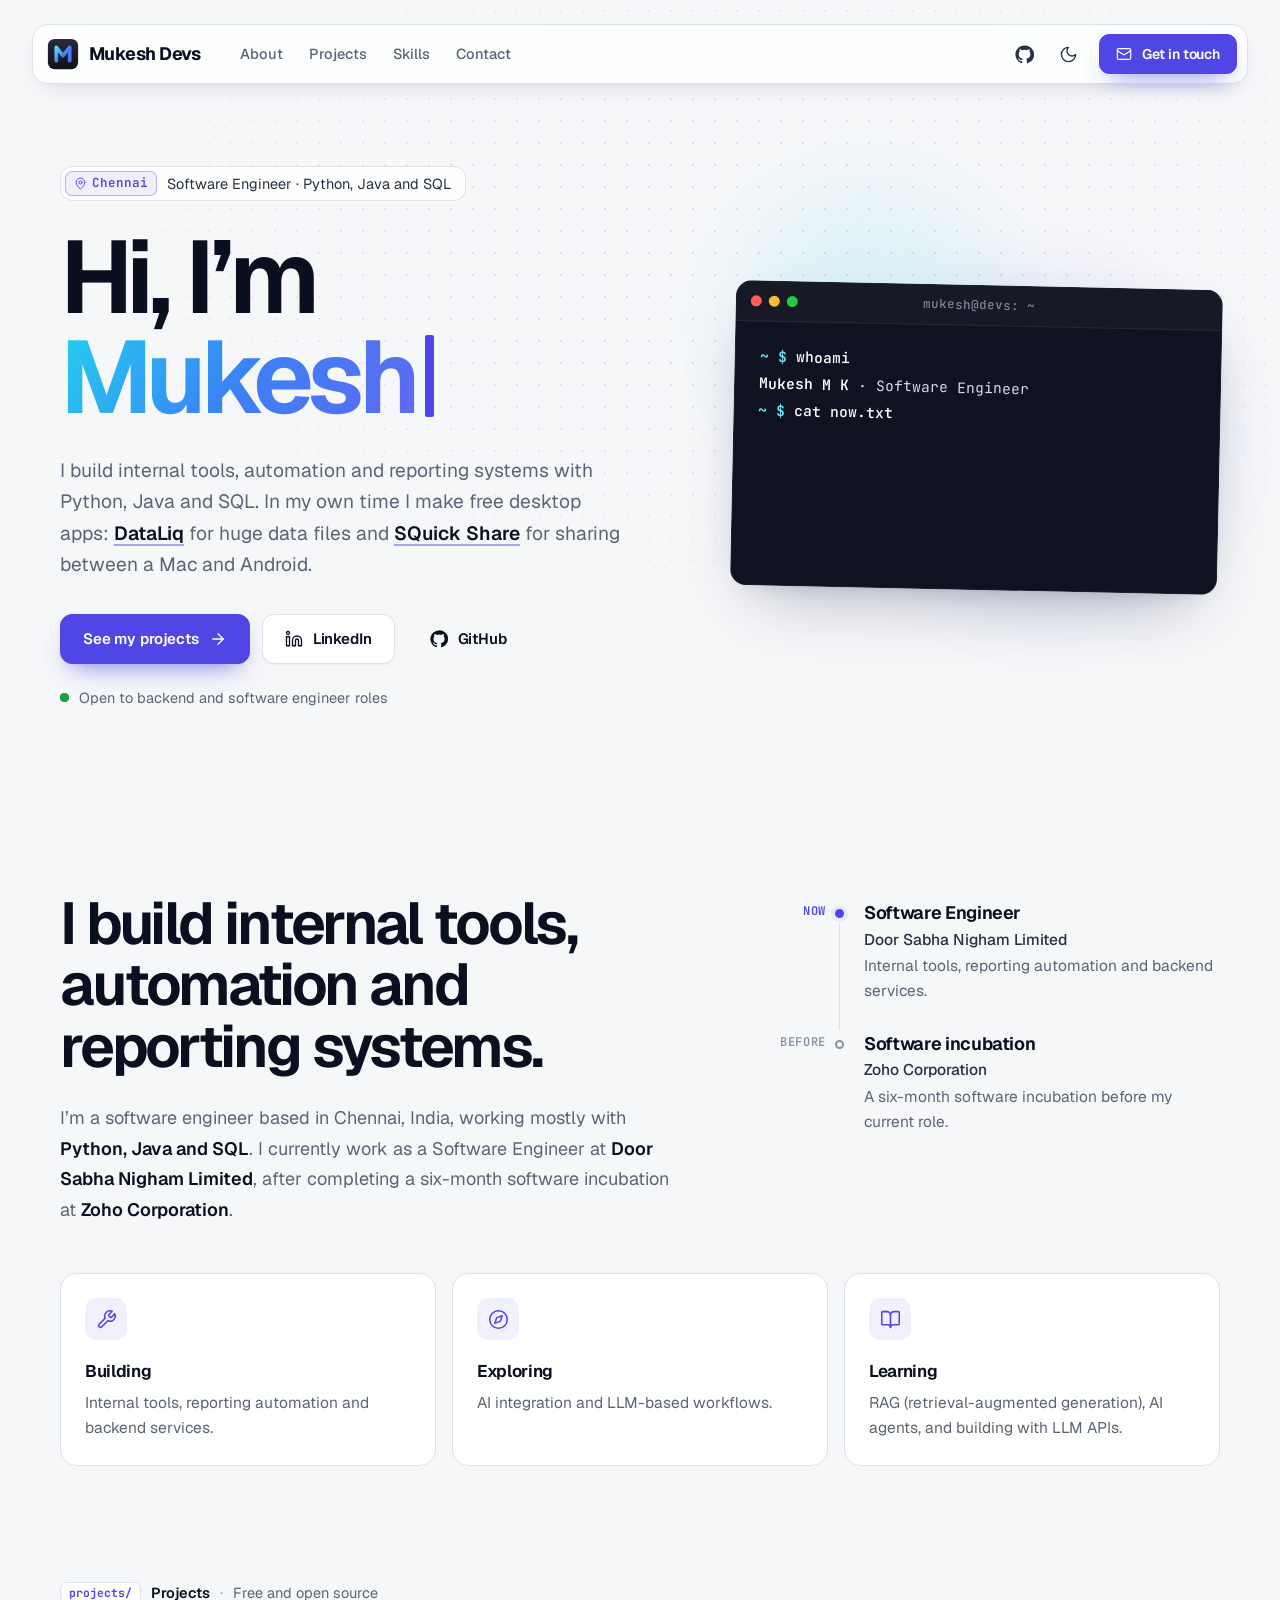
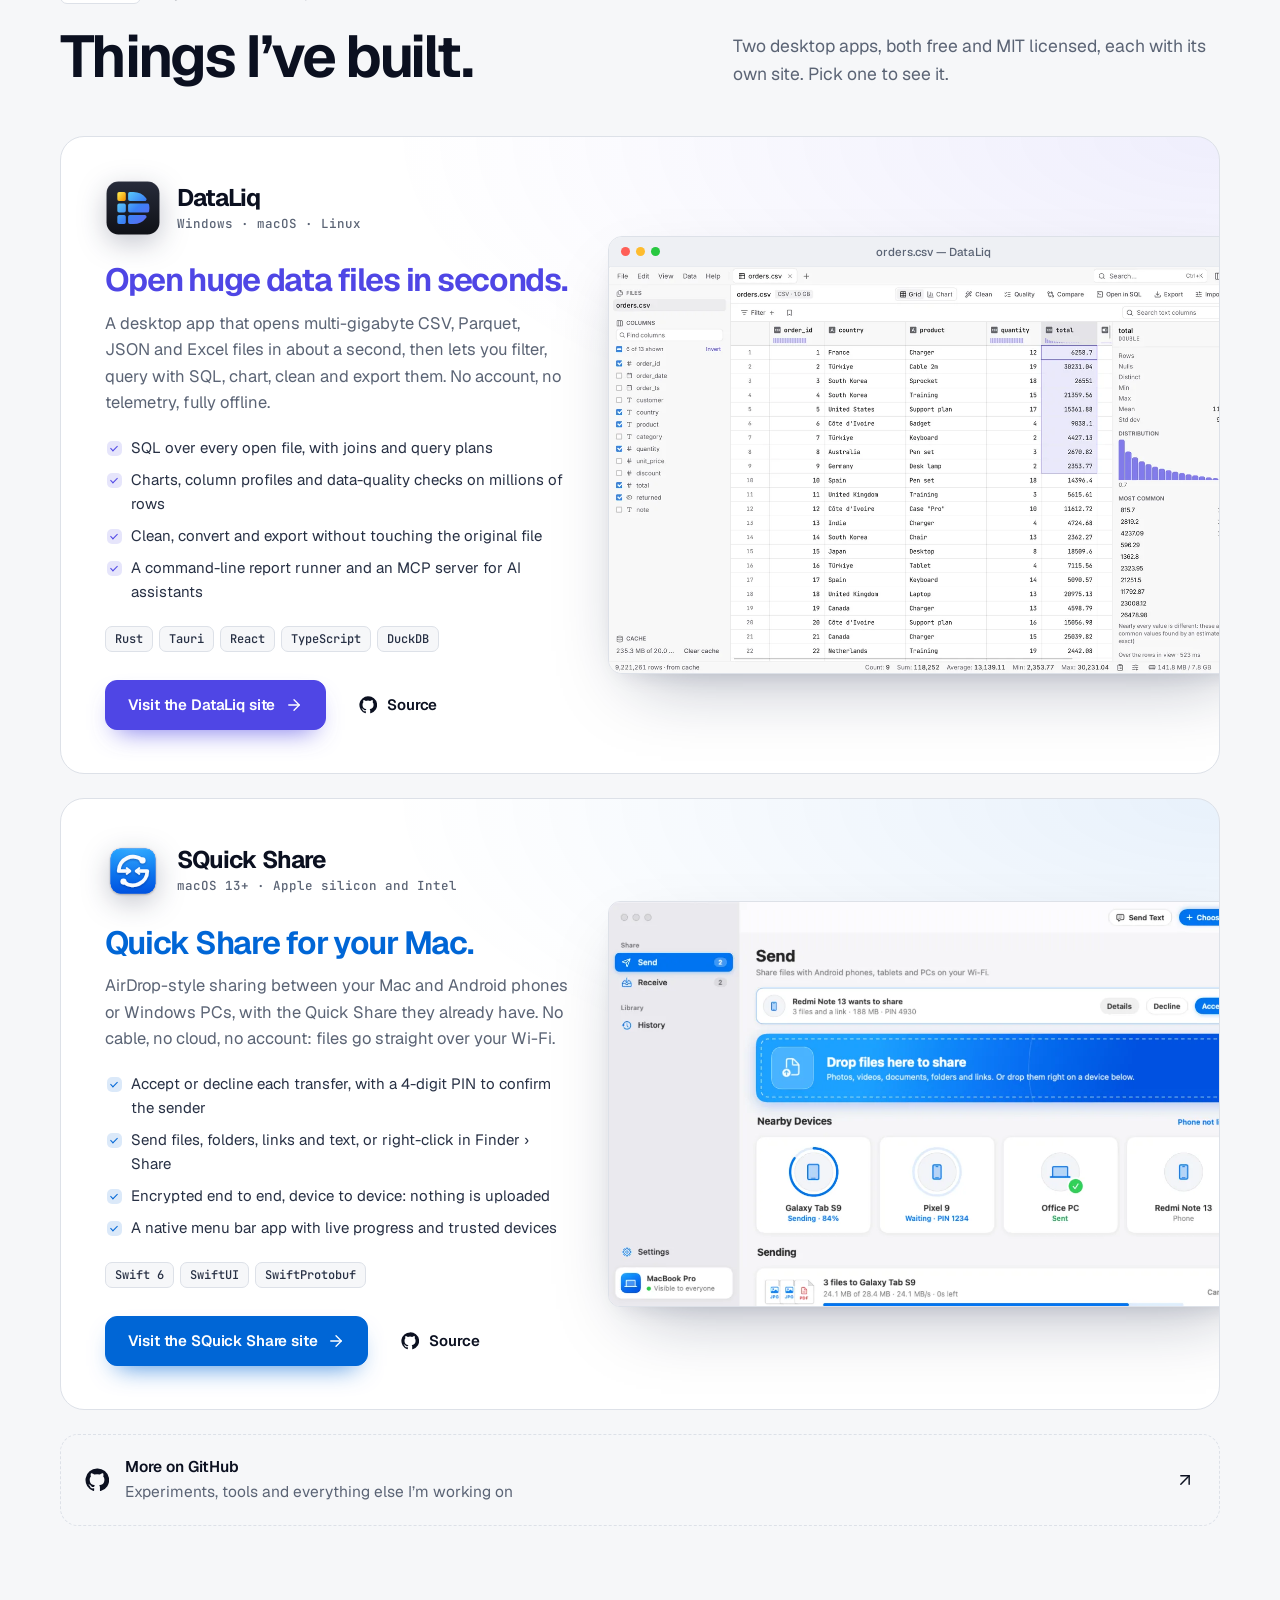
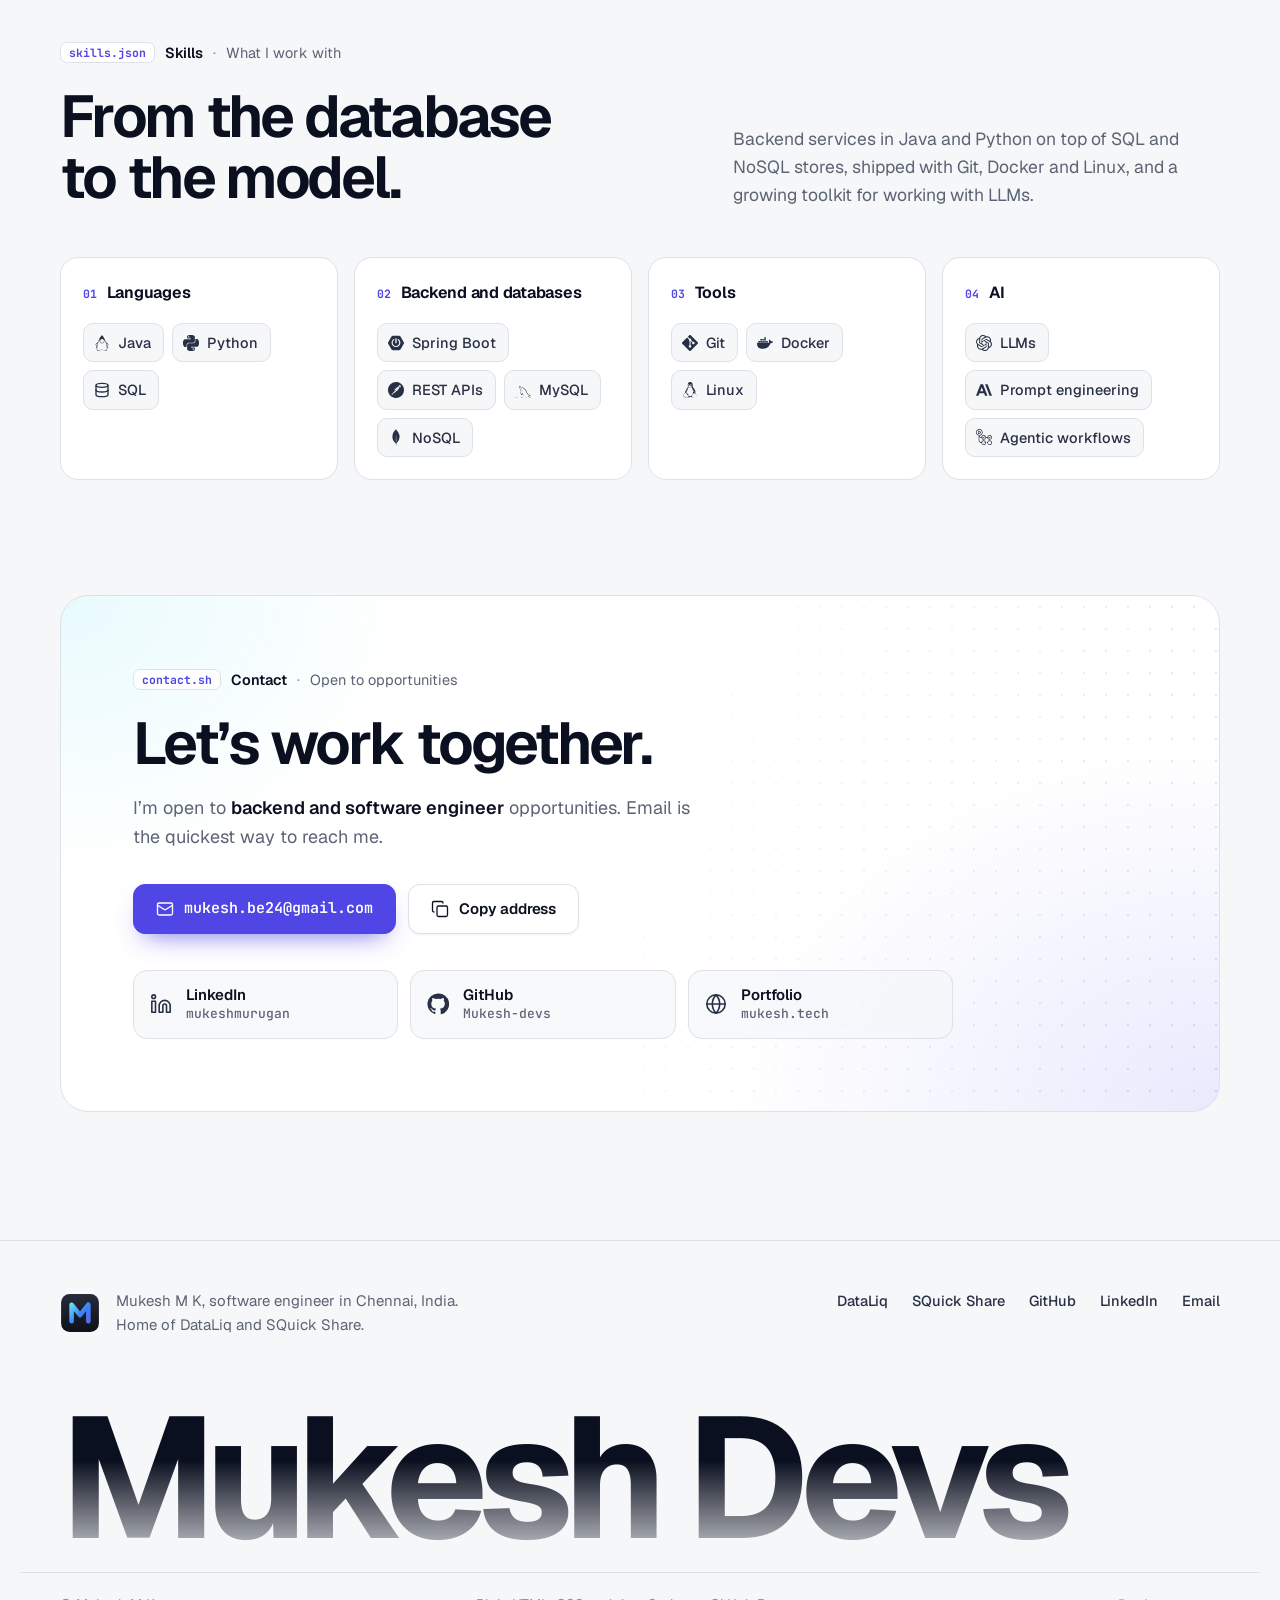
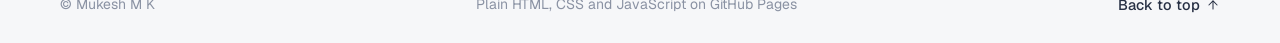
==== index.html @ fad21f5e "Add the Mukesh Devs home page The root GitHub Pages site at mukesh-devs.github.io: who Mukesh is, hi" ====
<!doctype html>
<html lang="en">
  <head>
    <meta charset="utf-8" />
    <meta name="viewport" content="width=device-width, initial-scale=1" />
    <title>Mukesh - Software Engineer</title>
    <meta
      name="description"
      content="Mukesh M K is a software engineer in Chennai, India, building internal tools, automation and reporting systems with Python, Java and SQL. Maker of DataLiq and SQuick Share."
    />
    <meta name="author" content="Mukesh M K" />
    <meta name="theme-color" content="#f6f7f9" media="(prefers-color-scheme: light)" />
    <meta name="theme-color" content="#090c13" media="(prefers-color-scheme: dark)" />
    <link rel="canonical" href="https://mukesh-devs.github.io/" />

    <meta property="og:type" content="website" />
    <meta property="og:site_name" content="Mukesh Devs" />
    <meta property="og:title" content="Mukesh - Software Engineer" />
    <meta
      property="og:description"
      content="Software engineer in Chennai, India. Internal tools, automation and reporting with Python, Java and SQL, and two free desktop apps: DataLiq and SQuick Share."
    />
    <meta property="og:url" content="https://mukesh-devs.github.io/" />
    <meta property="og:image" content="https://mukesh-devs.github.io/og.png" />
    <meta property="og:image:width" content="1200" />
    <meta property="og:image:height" content="630" />
    <meta
      property="og:image:alt"
      content="Hi, I'm Mukesh. Software engineer in Chennai, India, and maker of DataLiq and SQuick Share."
    />
    <meta name="twitter:card" content="summary_large_image" />

    <link rel="icon" href="favicon.ico" sizes="48x48" />
    <link rel="icon" href="icon.svg" type="image/svg+xml" />
    <link rel="icon" href="favicon-96.png" sizes="96x96" type="image/png" />
    <link rel="apple-touch-icon" href="apple-touch-icon.png" />

    <link
      rel="preload"
      href="assets/fonts/geist-latin.woff2"
      as="font"
      type="font/woff2"
      crossorigin
    />
    <link rel="stylesheet" href="css/site.css" />

    <script type="application/ld+json">
      {
        "@context": "https://schema.org",
        "@type": "Person",
        "name": "Mukesh M K",
        "alternateName": "Mukesh",
        "jobTitle": "Software Engineer",
        "url": "https://mukesh-devs.github.io/",
        "image": "https://mukesh-devs.github.io/og.png",
        "email": "mailto:mukesh.be24@gmail.com",
        "address": {
          "@type": "PostalAddress",
          "addressLocality": "Chennai",
          "addressCountry": "IN"
        },
        "worksFor": { "@type": "Organization", "name": "Door Sabha Nigham Limited" },
        "knowsAbout": ["Python", "Java", "SQL", "Spring Boot", "REST APIs", "LLMs"],
        "sameAs": [
          "https://github.com/Mukesh-devs",
          "https://linkedin.com/in/mukeshmurugan",
          "https://mukesh.tech"
        ]
      }
    </script>
    <script>
      // Before the first paint: the theme (chosen here, else the system's),
      // and animations start hidden only when scripts run.
      (function () {
        var d = document.documentElement;
        d.classList.add("js");
        var t = null;
        try {
          t = localStorage.getItem("mukesh-devs.site.theme");
        } catch (e) {}
        if (t !== "light" && t !== "dark")
          t = matchMedia("(prefers-color-scheme: dark)").matches ? "dark" : "light";
        d.dataset.theme = t;
      })();
    </script>
    <script src="js/site.js" defer></script>
  </head>

  <body id="top">
    <a class="skip" href="#main">Skip to content</a>

    <svg class="sprite" aria-hidden="true" focusable="false">
      <symbol id="i-github" viewBox="0 0 24 24">
        <path
          fill="currentColor"
          d="M12 .5a11.5 11.5 0 0 0-3.64 22.41c.58.1.79-.25.79-.56v-2c-3.2.7-3.88-1.36-3.88-1.36-.52-1.33-1.28-1.69-1.28-1.69-1.05-.71.08-.7.08-.7 1.16.08 1.77 1.19 1.77 1.19 1.03 1.77 2.7 1.26 3.36.96.1-.75.4-1.26.73-1.55-2.55-.29-5.24-1.28-5.24-5.69 0-1.26.45-2.29 1.19-3.09-.12-.3-.52-1.47.11-3.06 0 0 .97-.31 3.18 1.18a11 11 0 0 1 5.78 0c2.2-1.49 3.17-1.18 3.17-1.18.63 1.59.23 2.76.11 3.06.74.8 1.19 1.83 1.19 3.09 0 4.42-2.7 5.4-5.26 5.68.41.36.78 1.06.78 2.14v3.17c0 .31.21.67.8.56A11.5 11.5 0 0 0 12 .5Z"
        />
      </symbol>
      <symbol id="i-arrow" viewBox="0 0 24 24" fill="none" stroke="currentColor" stroke-width="1.75" stroke-linecap="round" stroke-linejoin="round">
        <path d="M5 12h14" />
        <path d="m12 5 7 7-7 7" />
      </symbol>
      <symbol id="i-out" viewBox="0 0 24 24" fill="none" stroke="currentColor" stroke-width="1.75" stroke-linecap="round" stroke-linejoin="round">
        <path d="M7 7h10v10" />
        <path d="M7 17 17 7" />
      </symbol>
      <symbol id="i-mail" viewBox="0 0 24 24" fill="none" stroke="currentColor" stroke-width="1.75" stroke-linecap="round" stroke-linejoin="round">
        <rect width="20" height="16" x="2" y="4" rx="2" />
        <path d="m22 7-8.97 5.7a1.94 1.94 0 0 1-2.06 0L2 7" />
      </symbol>
      <symbol id="i-linkedin" viewBox="0 0 24 24" fill="none" stroke="currentColor" stroke-width="1.75" stroke-linecap="round" stroke-linejoin="round">
        <path d="M16 8a6 6 0 0 1 6 6v7h-4v-7a2 2 0 0 0-4 0v7h-4v-7a6 6 0 0 1 6-6Z" />
        <rect width="4" height="12" x="2" y="9" />
        <circle cx="4" cy="4" r="2" />
      </symbol>
      <symbol id="i-globe" viewBox="0 0 24 24" fill="none" stroke="currentColor" stroke-width="1.75" stroke-linecap="round" stroke-linejoin="round">
        <circle cx="12" cy="12" r="10" />
        <path d="M12 2a14.5 14.5 0 0 0 0 20 14.5 14.5 0 0 0 0-20" />
        <path d="M2 12h20" />
      </symbol>
      <symbol id="i-pin" viewBox="0 0 24 24" fill="none" stroke="currentColor" stroke-width="1.75" stroke-linecap="round" stroke-linejoin="round">
        <path
          d="M20 10c0 5-5.54 10.19-7.4 11.8a1 1 0 0 1-1.2 0C9.54 20.19 4 15 4 10a8 8 0 0 1 16 0"
        />
        <circle cx="12" cy="10" r="3" />
      </symbol>
      <symbol id="i-sun" viewBox="0 0 24 24" fill="none" stroke="currentColor" stroke-width="1.75" stroke-linecap="round" stroke-linejoin="round">
        <circle cx="12" cy="12" r="4" />
        <path
          d="M12 2v2M12 20v2M4.93 4.93l1.41 1.41M17.66 17.66l1.41 1.41M2 12h2M20 12h2M6.34 17.66l-1.41 1.41M19.07 4.93l-1.41 1.41"
        />
      </symbol>
      <symbol id="i-moon" viewBox="0 0 24 24" fill="none" stroke="currentColor" stroke-width="1.75" stroke-linecap="round" stroke-linejoin="round">
        <path d="M12 3a6 6 0 0 0 9 9 9 9 0 1 1-9-9Z" />
      </symbol>
      <symbol id="i-menu" viewBox="0 0 24 24" fill="none" stroke="currentColor" stroke-width="1.75" stroke-linecap="round" stroke-linejoin="round">
        <path d="M4 7h16M4 12h16M4 17h16" />
      </symbol>
      <symbol id="i-close" viewBox="0 0 24 24" fill="none" stroke="currentColor" stroke-width="1.75" stroke-linecap="round" stroke-linejoin="round">
        <path d="M18 6 6 18M6 6l12 12" />
      </symbol>
      <symbol id="i-build" viewBox="0 0 24 24" fill="none" stroke="currentColor" stroke-width="1.75" stroke-linecap="round" stroke-linejoin="round">
        <path
          d="M14.7 6.3a1 1 0 0 0 0 1.4l1.6 1.6a1 1 0 0 0 1.4 0l3.77-3.77a6 6 0 0 1-7.94 7.94l-6.91 6.91a2.12 2.12 0 0 1-3-3l6.91-6.91a6 6 0 0 1 7.94-7.94l-3.76 3.76Z"
        />
      </symbol>
      <symbol id="i-explore" viewBox="0 0 24 24" fill="none" stroke="currentColor" stroke-width="1.75" stroke-linecap="round" stroke-linejoin="round">
        <circle cx="12" cy="12" r="10" />
        <path
          d="m16.24 7.76-1.8 5.41a2 2 0 0 1-1.27 1.27L7.76 16.24l1.8-5.41a2 2 0 0 1 1.27-1.27Z"
        />
      </symbol>
      <symbol id="i-learn" viewBox="0 0 24 24" fill="none" stroke="currentColor" stroke-width="1.75" stroke-linecap="round" stroke-linejoin="round">
        <path d="M12 7v14" />
        <path
          d="M3 18a1 1 0 0 1-1-1V4a1 1 0 0 1 1-1h5a4 4 0 0 1 4 4 4 4 0 0 1 4-4h5a1 1 0 0 1 1 1v13a1 1 0 0 1-1 1h-6a3 3 0 0 0-3 3 3 3 0 0 0-3-3Z"
        />
      </symbol>
      <symbol id="i-check" viewBox="0 0 24 24" fill="none" stroke="currentColor" stroke-width="1.75" stroke-linecap="round" stroke-linejoin="round">
        <path d="M20 6 9 17l-5-5" />
      </symbol>
      <symbol id="i-copy" viewBox="0 0 24 24" fill="none" stroke="currentColor" stroke-width="1.75" stroke-linecap="round" stroke-linejoin="round">
        <rect width="14" height="14" x="8" y="8" rx="2" />
        <path d="M4 16a2 2 0 0 1-2-2V4a2 2 0 0 1 2-2h10a2 2 0 0 1 2 2" />
      </symbol>
    </svg>

    <!-- ============================================================ header -->
    <header class="nav">
      <div class="nav__bar">
        <a class="nav__brand" href="#top" aria-label="Mukesh Devs, back to the top">
          <img src="icon.svg" width="32" height="32" alt="" />
          <span>Mukesh Devs</span>
        </a>
        <nav class="nav__links" data-menu aria-label="Sections">
          <a href="#about">About</a>
          <a href="#projects">Projects</a>
          <a href="#skills">Skills</a>
          <a href="#contact">Contact</a>
        </nav>
        <div class="nav__tools">
          <a
            class="icon-btn"
            href="https://github.com/Mukesh-devs"
            rel="noopener"
            aria-label="Mukesh on GitHub"
          >
            <svg aria-hidden="true"><use href="#i-github" /></svg>
          </a>
          <button class="icon-btn" type="button" data-theme-toggle aria-label="Switch theme">
            <svg class="only-light" aria-hidden="true"><use href="#i-moon" /></svg>
            <svg class="only-dark" aria-hidden="true"><use href="#i-sun" /></svg>
          </button>
          <a class="btn btn--primary btn--sm nav__cta" href="#contact">
            <svg aria-hidden="true"><use href="#i-mail" /></svg>
            Get in touch
          </a>
          <button
            class="icon-btn nav__menu"
            type="button"
            data-menu-toggle
            aria-expanded="false"
            aria-label="Menu"
          >
            <svg class="nav__menu-open" aria-hidden="true"><use href="#i-menu" /></svg>
            <svg class="nav__menu-close" aria-hidden="true"><use href="#i-close" /></svg>
          </button>
        </div>
        <span class="nav__progress" data-progress aria-hidden="true"></span>
      </div>
    </header>

    <main id="main">
      <!-- ============================================================ hero -->
      <section class="hero" aria-labelledby="hero-title">
        <div class="wrap hero__grid">
          <div class="hero__text">
            <p class="hero__chip rise">
              <span class="tag"><svg aria-hidden="true"><use href="#i-pin" /></svg>Chennai</span>
              Software Engineer · Python, Java and SQL
            </p>
            <h1 class="hero__title rise" id="hero-title">
              Hi, I’m <span class="hero__name">Mukesh</span><span class="caret" aria-hidden="true"></span>
            </h1>
            <p class="hero__lead rise">
              I build internal tools, automation and reporting systems with Python, Java and SQL.
              In my own time I make free desktop apps:
              <a href="/dataliq/">DataLiq</a> for huge data files and
              <a href="/squick-share/">SQuick Share</a> for sharing between a Mac and Android.
            </p>
            <div class="hero__cta rise">
              <a class="btn btn--primary" href="#projects">
                See my projects
                <svg aria-hidden="true"><use href="#i-arrow" /></svg>
              </a>
              <a class="btn" href="https://linkedin.com/in/mukeshmurugan" rel="noopener">
                <svg aria-hidden="true"><use href="#i-linkedin" /></svg>
                LinkedIn
              </a>
              <a class="btn btn--ghost" href="https://github.com/Mukesh-devs" rel="noopener">
                <svg aria-hidden="true"><use href="#i-github" /></svg>
                GitHub
              </a>
            </div>
            <p class="hero__status rise">
              <span class="pulse" aria-hidden="true"></span>
              Open to backend and software engineer roles
            </p>
          </div>

          <figure class="term rise" aria-label="A terminal introducing Mukesh">
            <div class="term__bar" aria-hidden="true">
              <span class="term__dots"><i></i><i></i><i></i></span>
              <span class="term__title">mukesh@devs: ~</span>
            </div>
            <pre class="term__body" data-term><code><span class="term__line" data-cmd><span class="term__p">~ $</span> <span class="term__c">whoami</span></span>
<span class="term__line term__out"><b>Mukesh M K</b> · Software Engineer</span>
<span class="term__line" data-cmd><span class="term__p">~ $</span> <span class="term__c">cat now.txt</span></span>
<span class="term__line term__out">Software Engineer at Door Sabha Nigham Limited</span>
<span class="term__line term__out">Learning RAG, AI agents and LLM APIs</span>
<span class="term__line" data-cmd><span class="term__p">~ $</span> <span class="term__c">ls projects/</span></span>
<span class="term__line term__out"><a class="term__dir" href="/dataliq/">dataliq/</a>  <a class="term__dir" href="/squick-share/">squick-share/</a></span>
<span class="term__line"><span class="term__p">~ $</span> <span class="term__cursor"></span></span></code></pre>
          </figure>
        </div>
      </section>

      <!-- =========================================================== about -->
      <section class="section" id="about" aria-labelledby="about-title">
        <div class="wrap">
          <p class="eyebrow rise">
            <span class="eyebrow__ref">about.md</span>
            <span class="eyebrow__name">About me</span>
            <span class="eyebrow__meta">Chennai, India</span>
          </p>
          <div class="about">
            <div class="about__intro">
              <h2 class="display rise" id="about-title">
                I build internal tools, automation and reporting systems.
              </h2>
              <p class="about__lead rise">
                I’m a software engineer based in Chennai, India, working mostly with
                <strong>Python, Java and SQL</strong>. I currently work as a Software Engineer at
                <strong>Door Sabha Nigham Limited</strong>, after completing a six-month software
                incubation at <strong>Zoho Corporation</strong>.
              </p>
            </div>

            <ol class="timeline rise" aria-label="Experience">
              <li class="timeline__item is-now">
                <span class="timeline__when">Now</span>
                <div>
                  <h3>Software Engineer</h3>
                  <p class="timeline__org">Door Sabha Nigham Limited</p>
                  <p>Internal tools, reporting automation and backend services.</p>
                </div>
              </li>
              <li class="timeline__item">
                <span class="timeline__when">Before</span>
                <div>
                  <h3>Software incubation</h3>
                  <p class="timeline__org">Zoho Corporation</p>
                  <p>A six-month software incubation before my current role.</p>
                </div>
              </li>
            </ol>
          </div>

          <ul class="focus" aria-label="What I'm focused on">
            <li class="focus__card rise">
              <span class="focus__icon"><svg aria-hidden="true"><use href="#i-build" /></svg></span>
              <h3>Building</h3>
              <p>Internal tools, reporting automation and backend services.</p>
            </li>
            <li class="focus__card rise">
              <span class="focus__icon"><svg aria-hidden="true"><use href="#i-explore" /></svg></span>
              <h3>Exploring</h3>
              <p>AI integration and LLM-based workflows.</p>
            </li>
            <li class="focus__card rise">
              <span class="focus__icon"><svg aria-hidden="true"><use href="#i-learn" /></svg></span>
              <h3>Learning</h3>
              <p>RAG (retrieval-augmented generation), AI agents, and building with LLM APIs.</p>
            </li>
          </ul>
        </div>
      </section>

      <!-- ======================================================== projects -->
      <section class="section" id="projects" aria-labelledby="projects-title">
        <div class="wrap">
          <p class="eyebrow rise">
            <span class="eyebrow__ref">projects/</span>
            <span class="eyebrow__name">Projects</span>
            <span class="eyebrow__meta">Free and open source</span>
          </p>
          <div class="section__head">
            <h2 class="display rise" id="projects-title">Things I’ve built.</h2>
            <p class="section__lead rise">
              Two desktop apps, both free and MIT licensed, each with its own site. Pick one to see
              it.
            </p>
          </div>

          <div class="projects">
            <!-- DataLiq -->
            <article class="project project--dataliq rise" id="dataliq" aria-labelledby="dataliq-name">
              <div class="project__info">
                <div class="project__head">
                  <img src="assets/projects/dataliq.svg" width="56" height="56" alt="" />
                  <div>
                    <h3 class="project__name" id="dataliq-name">DataLiq</h3>
                    <p class="project__platforms">Windows · macOS · Linux</p>
                  </div>
                </div>
                <p class="project__tagline">Open huge data files in seconds.</p>
                <p class="project__desc">
                  A desktop app that opens multi-gigabyte CSV, Parquet, JSON and Excel files in
                  about a second, then lets you filter, query with SQL, chart, clean and export
                  them. No account, no telemetry, fully offline.
                </p>
                <ul class="project__points">
                  <li>SQL over every open file, with joins and query plans</li>
                  <li>Charts, column profiles and data-quality checks on millions of rows</li>
                  <li>Clean, convert and export without touching the original file</li>
                  <li>A command-line report runner and an MCP server for AI assistants</li>
                </ul>
                <p class="project__stack" aria-label="Built with">
                  <span>Rust</span><span>Tauri</span><span>React</span><span>TypeScript</span><span>DuckDB</span>
                </p>
                <div class="project__actions">
                  <a class="btn btn--primary project__go" href="/dataliq/">
                    Visit the DataLiq site
                    <svg aria-hidden="true"><use href="#i-arrow" /></svg>
                  </a>
                  <a
                    class="btn btn--ghost project__src"
                    href="https://github.com/Mukesh-devs/dataliq"
                    rel="noopener"
                  >
                    <svg aria-hidden="true"><use href="#i-github" /></svg>
                    Source
                  </a>
                </div>
              </div>
              <div class="project__shot" aria-hidden="true">
                <div class="window">
                  <div class="window__bar">
                    <span class="term__dots"><i></i><i></i><i></i></span>
                    <span>orders.csv — DataLiq</span>
                  </div>
                  <img
                    class="only-light"
                    src="assets/projects/dataliq-light.webp"
                    width="1280"
                    height="800"
                    loading="lazy"
                    alt=""
                  />
                  <img
                    class="only-dark"
                    src="assets/projects/dataliq-dark.webp"
                    width="1280"
                    height="800"
                    loading="lazy"
                    alt=""
                  />
                </div>
              </div>
            </article>

            <!-- SQuick Share -->
            <article
              class="project project--squick rise"
              id="squick-share"
              aria-labelledby="squick-name"
            >
              <div class="project__info">
                <div class="project__head">
                  <img src="assets/projects/squick-share.svg" width="56" height="56" alt="" />
                  <div>
                    <h3 class="project__name" id="squick-name">SQuick Share</h3>
                    <p class="project__platforms">macOS 13+ · Apple silicon and Intel</p>
                  </div>
                </div>
                <p class="project__tagline">Quick Share for your Mac.</p>
                <p class="project__desc">
                  AirDrop-style sharing between your Mac and Android phones or Windows PCs, with
                  the Quick Share they already have. No cable, no cloud, no account: files go
                  straight over your Wi-Fi.
                </p>
                <ul class="project__points">
                  <li>Accept or decline each transfer, with a 4-digit PIN to confirm the sender</li>
                  <li>Send files, folders, links and text, or right-click in Finder › Share</li>
                  <li>Encrypted end to end, device to device: nothing is uploaded</li>
                  <li>A native menu bar app with live progress and trusted devices</li>
                </ul>
                <p class="project__stack" aria-label="Built with">
                  <span>Swift 6</span><span>SwiftUI</span><span>SwiftProtobuf</span>
                </p>
                <div class="project__actions">
                  <a class="btn btn--primary project__go" href="/squick-share/">
                    Visit the SQuick Share site
                    <svg aria-hidden="true"><use href="#i-arrow" /></svg>
                  </a>
                  <a
                    class="btn btn--ghost project__src"
                    href="https://github.com/Mukesh-devs/squick-share"
                    rel="noopener"
                  >
                    <svg aria-hidden="true"><use href="#i-github" /></svg>
                    Source
                  </a>
                </div>
              </div>
              <div class="project__shot" aria-hidden="true">
                <div class="window window--mac">
                  <img
                    class="only-light"
                    src="assets/projects/squick-share-light.webp"
                    width="1280"
                    height="796"
                    loading="lazy"
                    alt=""
                  />
                  <img
                    class="only-dark"
                    src="assets/projects/squick-share-dark.webp"
                    width="1280"
                    height="796"
                    loading="lazy"
                    alt=""
                  />
                </div>
              </div>
            </article>
          </div>

          <a class="more rise" href="https://github.com/Mukesh-devs" rel="noopener">
            <svg aria-hidden="true"><use href="#i-github" /></svg>
            <span><b>More on GitHub</b> Experiments, tools and everything else I’m working on</span>
            <svg class="more__arrow" aria-hidden="true"><use href="#i-out" /></svg>
          </a>
        </div>
      </section>

      <!-- ========================================================== skills -->
      <section class="section" id="skills" aria-labelledby="skills-title">
        <div class="wrap">
          <p class="eyebrow rise">
            <span class="eyebrow__ref">skills.json</span>
            <span class="eyebrow__name">Skills</span>
            <span class="eyebrow__meta">What I work with</span>
          </p>
          <div class="section__head">
            <h2 class="display rise" id="skills-title">From the database to the model.</h2>
            <p class="section__lead rise">
              Backend services in Java and Python on top of SQL and NoSQL stores, shipped with Git,
              Docker and Linux, and a growing toolkit for working with LLMs.
            </p>
          </div>

          <div class="skills">
            <section class="skills__group rise" aria-labelledby="sk-lang">
              <h3 id="sk-lang"><span>01</span>Languages</h3>
              <ul class="chips">
                <li><svg aria-hidden="true"><use href="assets/skills.svg#openjdk" /></svg>Java</li>
                <li><svg aria-hidden="true"><use href="assets/skills.svg#python" /></svg>Python</li>
                <li><svg aria-hidden="true"><use href="assets/skills.svg#database" /></svg>SQL</li>
              </ul>
            </section>
            <section class="skills__group rise" aria-labelledby="sk-back">
              <h3 id="sk-back"><span>02</span>Backend and databases</h3>
              <ul class="chips">
                <li><svg aria-hidden="true"><use href="assets/skills.svg#springboot" /></svg>Spring Boot</li>
                <li><svg aria-hidden="true"><use href="assets/skills.svg#postman" /></svg>REST APIs</li>
                <li><svg aria-hidden="true"><use href="assets/skills.svg#mysql" /></svg>MySQL</li>
                <li><svg aria-hidden="true"><use href="assets/skills.svg#mongodb" /></svg>NoSQL</li>
              </ul>
            </section>
            <section class="skills__group rise" aria-labelledby="sk-tools">
              <h3 id="sk-tools"><span>03</span>Tools</h3>
              <ul class="chips">
                <li><svg aria-hidden="true"><use href="assets/skills.svg#git" /></svg>Git</li>
                <li><svg aria-hidden="true"><use href="assets/skills.svg#docker" /></svg>Docker</li>
                <li><svg aria-hidden="true"><use href="assets/skills.svg#linux" /></svg>Linux</li>
              </ul>
            </section>
            <section class="skills__group rise" aria-labelledby="sk-ai">
              <h3 id="sk-ai"><span>04</span>AI</h3>
              <ul class="chips">
                <li><svg aria-hidden="true"><use href="assets/skills.svg#openai" /></svg>LLMs</li>
                <li><svg aria-hidden="true"><use href="assets/skills.svg#anthropic" /></svg>Prompt engineering</li>
                <li><svg aria-hidden="true"><use href="assets/skills.svg#githubactions" /></svg>Agentic workflows</li>
              </ul>
            </section>
          </div>
        </div>
      </section>

      <!-- ========================================================= contact -->
      <section class="section section--last" id="contact" aria-labelledby="contact-title">
        <div class="wrap">
          <div class="contact rise">
            <p class="eyebrow">
              <span class="eyebrow__ref">contact.sh</span>
              <span class="eyebrow__name">Contact</span>
              <span class="eyebrow__meta">Open to opportunities</span>
            </p>
            <h2 class="display" id="contact-title">Let’s work together.</h2>
            <p class="contact__lead">
              I’m open to <strong>backend and software engineer</strong> opportunities. Email is the
              quickest way to reach me.
            </p>
            <div class="contact__mail">
              <a class="btn btn--primary contact__address" href="mailto:mukesh.be24@gmail.com">
                <svg aria-hidden="true"><use href="#i-mail" /></svg>
                mukesh.be24@gmail.com
              </a>
              <button class="btn contact__copy" type="button" data-copy="mukesh.be24@gmail.com" hidden>
                <svg class="contact__copy-icon" aria-hidden="true"><use href="#i-copy" /></svg>
                <svg class="contact__copied-icon" aria-hidden="true"><use href="#i-check" /></svg>
                <span data-copy-label>Copy address</span>
              </button>
            </div>
            <ul class="contact__links">
              <li>
                <a href="https://linkedin.com/in/mukeshmurugan" rel="noopener">
                  <svg aria-hidden="true"><use href="#i-linkedin" /></svg>
                  <span><b>LinkedIn</b>mukeshmurugan</span>
                </a>
              </li>
              <li>
                <a href="https://github.com/Mukesh-devs" rel="noopener">
                  <svg aria-hidden="true"><use href="#i-github" /></svg>
                  <span><b>GitHub</b>Mukesh-devs</span>
                </a>
              </li>
              <li>
                <a href="https://mukesh.tech" rel="noopener">
                  <svg aria-hidden="true"><use href="#i-globe" /></svg>
                  <span><b>Portfolio</b>mukesh.tech</span>
                </a>
              </li>
            </ul>
          </div>
        </div>
      </section>
    </main>

    <!-- ============================================================ footer -->
    <footer class="footer">
      <div class="footer__top">
        <div class="footer__brand">
          <img src="icon.svg" width="40" height="40" alt="" />
          <p>Mukesh M K, software engineer in Chennai, India. Home of DataLiq and SQuick Share.</p>
        </div>
        <nav class="footer__links" aria-label="Elsewhere">
          <a href="/dataliq/">DataLiq</a>
          <a href="/squick-share/">SQuick Share</a>
          <a href="https://github.com/Mukesh-devs" rel="noopener">GitHub</a>
          <a href="https://linkedin.com/in/mukeshmurugan" rel="noopener">LinkedIn</a>
          <a href="mailto:mukesh.be24@gmail.com">Email</a>
        </nav>
      </div>
      <p class="footer__mark" aria-hidden="true">Mukesh Devs</p>
      <p class="footer__base">
        <span>© Mukesh M K</span>
        <span>Plain HTML, CSS and JavaScript on GitHub Pages</span>
        <a href="#top">
          Back to top
          <svg aria-hidden="true"><use href="#i-arrow" /></svg>
        </a>
      </p>
    </footer>
  </body>
</html>
---- css/site.css ----
/* Mukesh Devs — the home page at mukesh-devs.github.io.
   It shares the design system of the DataLiq and SQuick Share sites (the
   same tokens, type, header, buttons and footer), told in a developer's own
   world: a terminal in the hero, file names as section labels, and the
   blinking caret after the name. Type is Geist (text and headings) with
   JetBrains Mono for code; both are served from the site. */

@font-face {
  font-family: "Geist";
  src: url("../assets/fonts/geist-latin.woff2") format("woff2-variations");
  font-weight: 100 900;
  font-display: swap;
}
@font-face {
  font-family: "JetBrains Mono";
  src: url("../assets/fonts/jetbrains-mono-latin.woff2") format("woff2-variations");
  font-weight: 100 800;
  font-display: swap;
}

/* ---------------------------------------------------------------- tokens */
:root {
  --sans: "Geist", system-ui, -apple-system, "Segoe UI", sans-serif;
  --mono: "JetBrains Mono", ui-monospace, "SF Mono", Menlo, Consolas, monospace;
  --pad: clamp(16px, 3.2vw, 40px);
  --ease: cubic-bezier(0.2, 0.7, 0.2, 1);
  --r: 12px;
  --brand: linear-gradient(120deg, #22d3ee, #3b82f6 50%, #6366f1);

  color-scheme: light;
  --page: #f6f7f9;
  --panel: #ffffff;
  --panel-2: #eef0f4;
  --ink: #0b1020;
  --ink-2: #273044;
  --muted: #5b6475;
  --faint: #8a92a3;
  --line: #dde1e8;
  --line-2: #e8ebf0;
  --dot: rgb(79 70 229 / 0.16);
  --accent: #4f46e5;
  --accent-hover: #4338ca;
  --accent-ink: #ffffff;
  --accent-soft: rgb(79 70 229 / 0.08);
  --ok: #16a34a;
  --term: #0f1220;
  --term-ink: #d7dcea;
  --term-dim: #7d859a;
  --shadow: 0 30px 70px -28px rgb(15 25 60 / 0.35), 0 10px 24px -16px rgb(15 25 60 / 0.2);
  --shadow-sm: 0 8px 24px -14px rgb(15 25 60 / 0.3);

  /* Each product keeps its own site's colour. */
  --dataliq: #4f46e5;
  --squick: #0066d6;
}

:root[data-theme="dark"] {
  color-scheme: dark;
  --page: #090c13;
  --panel: #10141e;
  --panel-2: #151a26;
  --ink: #e9edf5;
  --ink-2: #c4cad6;
  --muted: #98a0b0;
  --faint: #6c7486;
  --line: #222938;
  --line-2: #1a2030;
  --dot: rgb(129 140 248 / 0.16);
  --accent: #818cf8;
  --accent-hover: #a5b4fc;
  --accent-ink: #090c13;
  --accent-soft: rgb(129 140 248 / 0.13);
  --ok: #4ade80;
  --term: #0b0e18;
  --shadow: 0 30px 70px -28px rgb(0 0 0 / 0.8), 0 10px 24px -16px rgb(0 0 0 / 0.6);
  --shadow-sm: 0 8px 24px -14px rgb(0 0 0 / 0.7);
  --dataliq: #818cf8;
  --squick: #3096ff;
}

/* Without scripts, follow the system. */
@media (prefers-color-scheme: dark) {
  :root:not([data-theme]) {
    color-scheme: dark;
    --page: #090c13;
    --panel: #10141e;
    --panel-2: #151a26;
    --ink: #e9edf5;
    --ink-2: #c4cad6;
    --muted: #98a0b0;
    --faint: #6c7486;
    --line: #222938;
    --line-2: #1a2030;
    --dot: rgb(129 140 248 / 0.16);
    --accent: #818cf8;
    --accent-hover: #a5b4fc;
    --accent-ink: #090c13;
    --accent-soft: rgb(129 140 248 / 0.13);
    --ok: #4ade80;
    --term: #0b0e18;
    --shadow: 0 30px 70px -28px rgb(0 0 0 / 0.8), 0 10px 24px -16px rgb(0 0 0 / 0.6);
    --shadow-sm: 0 8px 24px -14px rgb(0 0 0 / 0.7);
    --dataliq: #818cf8;
    --squick: #3096ff;
  }
}

/* Light and dark versions of a picture or an icon. */
.only-dark {
  display: none !important;
}
:root[data-theme="dark"] .only-dark {
  display: block !important;
}
:root[data-theme="dark"] .only-light {
  display: none !important;
}
@media (prefers-color-scheme: dark) {
  :root:not([data-theme]) .only-dark {
    display: block !important;
  }
  :root:not([data-theme]) .only-light {
    display: none !important;
  }
}

/* ------------------------------------------------------------------ base */
*,
*::before,
*::after {
  box-sizing: border-box;
}
html {
  scroll-behavior: smooth;
  scroll-padding-top: 96px;
  -webkit-text-size-adjust: 100%;
}
body {
  margin: 0;
  background: var(--page);
  color: var(--ink);
  font: 400 16.5px/1.6 var(--sans);
  -webkit-font-smoothing: antialiased;
  text-rendering: optimizeLegibility;
  overflow-x: hidden;
}
img {
  display: block;
  max-width: 100%;
  height: auto;
}
a {
  color: inherit;
}
svg {
  flex: none;
}
[hidden] {
  display: none !important;
}
h1,
h2,
h3 {
  margin: 0;
}
strong {
  font-weight: 600;
  color: var(--ink);
}
::selection {
  background: var(--accent);
  color: var(--accent-ink);
}
:focus-visible {
  outline: 2px solid var(--accent);
  outline-offset: 3px;
}
.sprite {
  position: absolute;
  width: 0;
  height: 0;
  overflow: hidden;
}
.skip {
  position: absolute;
  left: 12px;
  top: -60px;
  z-index: 100;
  padding: 10px 14px;
  border-radius: 10px;
  background: var(--ink);
  color: var(--page);
  font: 600 14px var(--sans);
  text-decoration: none;
}
.skip:focus {
  top: 12px;
}
.wrap {
  width: 100%;
  max-width: 1240px;
  margin: 0 auto;
  padding: 0 var(--pad);
}
.display {
  margin: 0;
  font-weight: 650;
  font-size: clamp(32px, 4.6vw, 60px);
  line-height: 1.04;
  letter-spacing: -0.045em;
  text-wrap: balance;
}

/* A chip: a place, a version. */
.tag {
  display: inline-flex;
  align-items: center;
  gap: 5px;
  padding: 3px 8px;
  border: 1px solid color-mix(in srgb, var(--accent) 35%, transparent);
  border-radius: 7px;
  background: var(--accent-soft);
  color: var(--accent);
  font: 600 12.5px/1.3 var(--mono);
}
.tag svg {
  width: 13px;
  height: 13px;
}

/* A section's label: its file name, its name, a note. */
.eyebrow {
  display: flex;
  flex-wrap: wrap;
  align-items: center;
  gap: 10px;
  margin: 0 0 22px;
  font-size: 14.5px;
}
.eyebrow__ref {
  display: inline-grid;
  place-items: center;
  padding: 3px 8px;
  border: 1px solid var(--line);
  border-radius: 7px;
  background: var(--panel);
  color: var(--accent);
  font: 700 11.5px/1.2 var(--mono);
}
.eyebrow__name {
  font-weight: 600;
}
.eyebrow__meta {
  color: var(--muted);
}
.eyebrow__meta::before {
  content: "·";
  margin-right: 10px;
  color: var(--faint);
}

/* -------------------------------------------------------------- buttons */
.btn {
  display: inline-flex;
  align-items: center;
  justify-content: center;
  gap: 10px;
  min-height: 50px;
  padding: 0 22px;
  border: 1px solid var(--line);
  border-radius: var(--r);
  background: var(--panel);
  color: var(--ink);
  font: 600 15px/1 var(--sans);
  letter-spacing: -0.01em;
  text-decoration: none;
  cursor: pointer;
  box-shadow: 0 1px 2px rgb(15 25 60 / 0.06);
  transition:
    background 0.2s,
    border-color 0.2s,
    color 0.2s,
    box-shadow 0.2s,
    transform 0.2s var(--ease);
}
.btn svg {
  width: 18px;
  height: 18px;
}
.btn:hover {
  border-color: var(--faint);
  transform: translateY(-1px);
}
.btn--primary {
  border-color: var(--accent);
  background: var(--accent);
  color: var(--accent-ink);
  box-shadow: 0 12px 26px -12px color-mix(in srgb, var(--accent) 80%, transparent);
}
.btn--primary:hover {
  border-color: var(--accent-hover);
  background: var(--accent-hover);
}
.btn--ghost {
  border-color: transparent;
  background: transparent;
  box-shadow: none;
}
.btn--ghost:hover {
  border-color: var(--line);
  background: var(--panel);
}
.btn--sm {
  min-height: 40px;
  padding: 0 16px;
  border-radius: 10px;
  font-size: 14px;
}
.btn--sm svg {
  width: 16px;
  height: 16px;
}
.icon-btn {
  display: grid;
  place-items: center;
  width: 40px;
  height: 40px;
  border: 1px solid transparent;
  border-radius: 10px;
  background: transparent;
  color: var(--ink-2);
  cursor: pointer;
  transition:
    background 0.15s,
    border-color 0.15s;
}
.icon-btn svg {
  width: 19px;
  height: 19px;
}
.icon-btn:hover {
  border-color: var(--line);
  background: var(--panel);
  color: var(--ink);
}

/* ------------------------------------------------------- floating header */
.nav {
  position: sticky;
  top: 12px;
  z-index: 50;
  padding: 12px 12px 0;
  margin-bottom: -72px;
  pointer-events: none;
}
.nav__bar {
  position: relative;
  display: flex;
  align-items: center;
  gap: 10px;
  max-width: 1216px;
  height: 60px;
  margin: 0 auto;
  padding: 0 10px 0 14px;
  border: 1px solid var(--line);
  border-radius: 16px;
  background: color-mix(in srgb, var(--panel) 80%, transparent);
  backdrop-filter: saturate(160%) blur(16px);
  -webkit-backdrop-filter: saturate(160%) blur(16px);
  box-shadow: var(--shadow-sm);
  pointer-events: auto;
}
.nav__brand {
  display: flex;
  align-items: center;
  gap: 10px;
  margin-right: 18px;
  font-weight: 700;
  font-size: 18px;
  letter-spacing: -0.03em;
  text-decoration: none;
  white-space: nowrap;
}
.nav__links {
  display: flex;
  align-items: center;
  gap: 2px;
  flex: 1;
}
.nav__links a {
  display: inline-flex;
  align-items: center;
  padding: 8px 12px;
  border-radius: 9px;
  color: var(--muted);
  font-size: 14.5px;
  font-weight: 500;
  text-decoration: none;
  transition:
    background 0.15s,
    color 0.15s;
}
.nav__links a:hover {
  background: var(--panel-2);
  color: var(--ink);
}
.nav__links a.is-on {
  background: var(--accent-soft);
  color: var(--accent);
}
.nav__tools {
  display: flex;
  align-items: center;
  gap: 4px;
  margin-left: auto;
}
.nav__cta {
  margin-left: 6px;
}
.nav__menu {
  display: none;
}
.nav__menu-close {
  display: none;
}
/* How far down the page, along the bar's bottom edge. */
.nav__progress {
  position: absolute;
  left: 16px;
  right: 16px;
  bottom: -1px;
  height: 2px;
  border-radius: 2px;
  background: var(--brand);
  transform-origin: 0 50%;
  transform: scaleX(var(--p, 0));
}

@media (max-width: 860px) {
  .nav__menu {
    display: grid;
  }
  .nav__cta {
    display: none;
  }
  .nav__links {
    position: absolute;
    top: calc(100% + 8px);
    left: 0;
    right: 0;
    flex-direction: column;
    align-items: stretch;
    gap: 2px;
    padding: 8px;
    border: 1px solid var(--line);
    border-radius: 16px;
    background: var(--panel);
    box-shadow: var(--shadow);
    opacity: 0;
    visibility: hidden;
    translate: 0 -6px;
    transition:
      opacity 0.18s,
      visibility 0.18s,
      translate 0.18s var(--ease);
  }
  .nav__links.is-open {
    opacity: 1;
    visibility: visible;
    translate: 0 0;
  }
  .nav__links a {
    padding: 13px 14px;
    font-size: 16px;
  }
  [aria-expanded="true"] .nav__menu-open {
    display: none;
  }
  [aria-expanded="true"] .nav__menu-close {
    display: block;
  }
}
/* Without scripts the menu can't open, so the links stay in the bar. */
@media (max-width: 860px) {
  :root:not(.js) .nav__menu {
    display: none;
  }
  :root:not(.js) .nav__links {
    position: static;
    flex-direction: row;
    padding: 0;
    border: 0;
    background: none;
    box-shadow: none;
    opacity: 1;
    visibility: visible;
    translate: none;
    overflow-x: auto;
  }
  :root:not(.js) .nav__links a {
    padding: 8px;
    font-size: 14px;
  }
}

/* ------------------------------------------------------------------ hero */
.hero {
  position: relative;
  overflow: hidden;
  padding: clamp(120px, 13vw, 168px) 0 clamp(8px, 2vw, 24px);
}
/* A field of dots, like an editor's whitespace, fading out at the edges. */
.hero::before {
  content: "";
  position: absolute;
  inset: 0;
  background-image: radial-gradient(var(--dot) 1.1px, transparent 1.6px);
  background-size: 22px 22px;
  -webkit-mask-image: radial-gradient(ellipse 80% 70% at 60% 35%, #000 25%, transparent 75%);
  mask-image: radial-gradient(ellipse 80% 70% at 60% 35%, #000 25%, transparent 75%);
  pointer-events: none;
}
/* The brand's colours, as a soft light behind the terminal. */
.hero::after {
  content: "";
  position: absolute;
  top: 8%;
  right: -10%;
  width: min(760px, 80vw);
  aspect-ratio: 1;
  border-radius: 50%;
  background:
    radial-gradient(closest-side, rgb(34 211 238 / 0.18), transparent 70%) -20% 0 / 70% 70% no-repeat,
    radial-gradient(closest-side, rgb(99 102 241 / 0.22), transparent 70%) 60% 50% / 80% 80% no-repeat;
  filter: blur(20px);
  pointer-events: none;
}
.hero__grid {
  position: relative;
  z-index: 1;
  display: grid;
  grid-template-columns: minmax(0, 1.1fr) minmax(0, 0.9fr);
  align-items: center;
  gap: clamp(40px, 6vw, 80px);
}
.hero__chip {
  display: inline-flex;
  flex-wrap: wrap;
  align-items: center;
  gap: 10px;
  margin: 0 0 26px;
  padding: 4px 14px 4px 4px;
  border: 1px solid var(--line);
  border-radius: 12px;
  background: color-mix(in srgb, var(--panel) 85%, transparent);
  color: var(--ink-2);
  font-size: 14.5px;
}
.hero__title {
  font-weight: 650;
  font-size: clamp(46px, 8vw, 104px);
  line-height: 0.98;
  letter-spacing: -0.055em;
}
.hero__name {
  background: var(--brand);
  -webkit-background-clip: text;
  background-clip: text;
  color: transparent;
  /* Keeps the gradient on the letters' own box, with room for descenders. */
  padding: 0 0.04em 0.08em 0;
}
/* The terminal's caret, after the name. */
.caret {
  display: inline-block;
  width: 0.08em;
  height: 0.8em;
  margin-left: 0.06em;
  border-radius: 0.02em;
  background: var(--accent);
  vertical-align: -0.04em;
  animation: blink 1.1s steps(1) infinite;
}
@keyframes blink {
  50% {
    opacity: 0;
  }
}
.hero__lead {
  max-width: 560px;
  margin: 28px 0 0;
  color: var(--muted);
  font-size: clamp(17px, 1.5vw, 19.5px);
  line-height: 1.62;
}
.hero__lead a {
  color: var(--ink);
  font-weight: 600;
  text-decoration-color: color-mix(in srgb, var(--accent) 45%, transparent);
  text-decoration-thickness: 2px;
  text-underline-offset: 4px;
}
.hero__lead a:hover {
  color: var(--accent);
  text-decoration-color: var(--accent);
}
.hero__cta {
  display: flex;
  flex-wrap: wrap;
  gap: 12px;
  margin-top: 34px;
}
.hero__status {
  display: flex;
  align-items: center;
  gap: 10px;
  margin: 22px 0 0;
  color: var(--muted);
  font-size: 14.5px;
}
.pulse {
  position: relative;
  width: 9px;
  height: 9px;
  border-radius: 50%;
  background: var(--ok);
}
.pulse::after {
  content: "";
  position: absolute;
  inset: 0;
  border-radius: 50%;
  background: var(--ok);
  animation: pulse 2.2s var(--ease) infinite;
}
@keyframes pulse {
  from {
    opacity: 0.6;
    transform: scale(1);
  }
  to {
    opacity: 0;
    transform: scale(3);
  }
}

/* ------------------------------------------------------------- terminal */
.term {
  margin: 0;
  border: 1px solid rgb(255 255 255 / 0.08);
  border-radius: 16px;
  background: var(--term);
  color: var(--term-ink);
  box-shadow: var(--shadow);
  overflow: hidden;
  rotate: 1.2deg;
  transition: rotate 0.5s var(--ease);
}
.term:hover {
  rotate: 0deg;
}
.term__bar {
  position: relative;
  display: flex;
  align-items: center;
  justify-content: center;
  height: 40px;
  border-bottom: 1px solid rgb(255 255 255 / 0.07);
  background: rgb(255 255 255 / 0.03);
  color: var(--term-dim);
  font: 500 12.5px/1 var(--mono);
}
.term__dots {
  position: absolute;
  left: 14px;
  display: flex;
  gap: 7px;
}
.term__dots i {
  width: 11px;
  height: 11px;
  border-radius: 50%;
  background: #ff5f57;
}
.term__dots i:nth-child(2) {
  background: #febc2e;
}
.term__dots i:nth-child(3) {
  background: #28c840;
}
.term__body {
  margin: 0;
  padding: 22px 24px 26px;
  font: 400 clamp(12.5px, 1.15vw, 14.5px) / 1.85 var(--mono);
  white-space: pre-wrap;
  overflow-wrap: anywhere;
}
.term__body code {
  font: inherit;
}
.term__p {
  color: #67e8f9;
  font-weight: 600;
}
.term__c {
  color: #ffffff;
  font-weight: 500;
}
.term__out {
  color: var(--term-ink);
}
.term__out b {
  color: #ffffff;
  font-weight: 600;
}
.term__dir {
  color: #a5b4fc;
  font-weight: 600;
  text-decoration: none;
  border-bottom: 1px dashed rgb(165 180 252 / 0.5);
}
.term__dir:hover {
  color: #ffffff;
  border-bottom-color: #ffffff;
}
.term__cursor {
  display: inline-block;
  width: 0.62em;
  height: 1.15em;
  background: #a5b4fc;
  vertical-align: -0.2em;
  animation: blink 1.1s steps(1) infinite;
}
/* While the terminal types, the lines not reached yet keep their place. */
.term__line.is-waiting {
  visibility: hidden;
}

/* -------------------------------------------------------------- sections */
.section {
  padding: clamp(64px, 9vw, 120px) 0 0;
}
.section--last {
  padding-bottom: clamp(72px, 10vw, 128px);
}
.section__head {
  display: grid;
  grid-template-columns: minmax(0, 1fr) minmax(0, 0.8fr);
  align-items: end;
  gap: 24px 64px;
  margin-bottom: clamp(32px, 4vw, 48px);
}
.section__lead {
  margin: 0;
  color: var(--muted);
  font-size: 17.5px;
}

/* ----------------------------------------------------------------- about */
.about {
  display: grid;
  grid-template-columns: minmax(0, 1.15fr) minmax(0, 0.85fr);
  gap: 32px 64px;
  align-items: start;
}
.about__lead {
  max-width: 620px;
  margin: 26px 0 0;
  color: var(--muted);
  font-size: 18px;
  line-height: 1.7;
}
.timeline {
  position: relative;
  display: grid;
  gap: 0;
  margin: 0;
  padding: 8px 0 0;
  list-style: none;
}
.timeline__item {
  position: relative;
  display: grid;
  grid-template-columns: 72px minmax(0, 1fr);
  gap: 16px;
  padding: 0 0 28px;
}
/* The line between the two, and a dot for each. */
.timeline__item::before {
  content: "";
  position: absolute;
  left: 81px;
  top: 8px;
  width: 9px;
  height: 9px;
  border: 2px solid var(--faint);
  border-radius: 50%;
  background: var(--page);
}
.timeline__item:not(:last-child)::after {
  content: "";
  position: absolute;
  left: 85px;
  top: 22px;
  bottom: 2px;
  width: 1px;
  background: var(--line);
}
.timeline__item.is-now::before {
  border-color: var(--accent);
  background: var(--accent);
  box-shadow: 0 0 0 4px var(--accent-soft);
}
.timeline__item > div {
  padding-left: 22px;
}
.timeline__when {
  padding-top: 1px;
  color: var(--faint);
  font: 600 12px/1.6 var(--mono);
  text-transform: uppercase;
  letter-spacing: 0.06em;
  text-align: right;
}
.is-now .timeline__when {
  color: var(--accent);
}
.timeline h3 {
  font-size: 18px;
  font-weight: 650;
  letter-spacing: -0.02em;
  line-height: 1.35;
}
.timeline p {
  margin: 2px 0 0;
  color: var(--muted);
  font-size: 15.5px;
}
.timeline .timeline__org {
  color: var(--ink-2);
  font-weight: 500;
}

.focus {
  display: grid;
  grid-template-columns: repeat(3, minmax(0, 1fr));
  gap: 16px;
  margin: clamp(32px, 4vw, 48px) 0 0;
  padding: 0;
  list-style: none;
}
.focus__card {
  padding: 24px;
  border: 1px solid var(--line);
  border-radius: 16px;
  background: var(--panel);
}
.focus__icon {
  display: grid;
  place-items: center;
  width: 42px;
  height: 42px;
  margin-bottom: 18px;
  border-radius: 11px;
  background: var(--accent-soft);
  color: var(--accent);
}
.focus__icon svg {
  width: 21px;
  height: 21px;
}
.focus__card h3 {
  font-size: 17px;
  font-weight: 650;
  letter-spacing: -0.02em;
}
.focus__card p {
  margin: 6px 0 0;
  color: var(--muted);
  font-size: 15.5px;
}

/* -------------------------------------------------------------- projects */
.projects {
  display: grid;
  gap: 24px;
}
.project {
  --p: var(--accent);
  position: relative;
  display: grid;
  grid-template-columns: minmax(0, 0.9fr) minmax(0, 1.1fr);
  align-items: center;
  gap: 40px;
  padding: clamp(24px, 3.4vw, 44px);
  border: 1px solid var(--line);
  border-radius: 24px;
  background:
    radial-gradient(
      120% 90% at 100% 0%,
      color-mix(in srgb, var(--p) 9%, transparent),
      transparent 60%
    ),
    var(--panel);
  overflow: hidden;
  transition:
    border-color 0.25s,
    box-shadow 0.35s var(--ease),
    translate 0.35s var(--ease);
}
.project--dataliq {
  --p: var(--dataliq);
}
.project--squick {
  --p: var(--squick);
}
.project:hover {
  border-color: color-mix(in srgb, var(--p) 45%, var(--line));
  box-shadow: var(--shadow);
  translate: 0 -3px;
}
.project__head {
  display: flex;
  align-items: center;
  gap: 16px;
}
.project__head img {
  width: 56px;
  height: 56px;
  filter: drop-shadow(0 8px 14px rgb(15 25 60 / 0.25));
}
.project__name {
  font-size: 24px;
  font-weight: 700;
  letter-spacing: -0.035em;
  line-height: 1.2;
}
.project__platforms {
  margin: 2px 0 0;
  color: var(--muted);
  font: 500 12.5px/1.4 var(--mono);
}
.project__tagline {
  margin: 26px 0 0;
  color: var(--p);
  font-size: clamp(24px, 2.6vw, 32px);
  font-weight: 650;
  line-height: 1.12;
  letter-spacing: -0.04em;
}
.project__desc {
  margin: 12px 0 0;
  color: var(--muted);
  font-size: 16.5px;
}
.project__points {
  display: grid;
  gap: 8px;
  margin: 20px 0 0;
  padding: 0;
  list-style: none;
  font-size: 15px;
  color: var(--ink-2);
}
.project__points li {
  position: relative;
  padding-left: 26px;
}
.project__points li::before {
  content: "";
  position: absolute;
  left: 2px;
  top: 0.38em;
  width: 15px;
  height: 15px;
  border-radius: 5px;
  background: color-mix(in srgb, var(--p) 14%, transparent);
}
.project__points li::after {
  content: "";
  position: absolute;
  left: 7px;
  top: calc(0.38em + 3px);
  width: 4px;
  height: 7px;
  border: solid var(--p);
  border-width: 0 1.8px 1.8px 0;
  rotate: 45deg;
}
.project__stack {
  display: flex;
  flex-wrap: wrap;
  gap: 6px;
  margin: 22px 0 0;
}
.project__stack span {
  padding: 3px 9px;
  border: 1px solid var(--line);
  border-radius: 7px;
  background: var(--page);
  color: var(--ink-2);
  font: 500 12px/1.5 var(--mono);
}
.project__actions {
  display: flex;
  flex-wrap: wrap;
  gap: 10px;
  margin-top: 28px;
}
.project .btn--primary {
  border-color: var(--p);
  background: var(--p);
  box-shadow: 0 12px 26px -12px color-mix(in srgb, var(--p) 80%, transparent);
}
.project .btn--primary:hover {
  background: color-mix(in srgb, var(--p) 88%, #000);
}
:root[data-theme="dark"] .project .btn--primary:hover {
  background: color-mix(in srgb, var(--p) 85%, #fff);
}
/* The whole card goes to the product's site; the source link sits above.
   The button must never get a transform: that would make it the box its
   ::after fills, and the rest of the card would stop being a link. */
.project .project__go,
.project .project__go:hover {
  transform: none;
}
.project__go::after {
  content: "";
  position: absolute;
  inset: 0;
  z-index: 1;
  border-radius: inherit;
}
.project__src {
  position: relative;
  z-index: 2;
}
.project__shot {
  position: relative;
  margin-right: calc(clamp(24px, 3.4vw, 44px) * -1 - 40px);
}
.window {
  border: 1px solid var(--line);
  border-radius: 14px;
  background: var(--panel);
  box-shadow: var(--shadow);
  overflow: hidden;
  transform-origin: 0 50%;
  transition: transform 0.5s var(--ease);
}
.project:hover .window {
  transform: translateX(-12px) scale(1.01);
}
.window__bar {
  position: relative;
  display: flex;
  align-items: center;
  justify-content: center;
  height: 30px;
  border-bottom: 1px solid var(--line-2);
  background: var(--panel-2);
  color: var(--muted);
  font: 500 11.5px/1 var(--sans);
}
.window__bar .term__dots {
  left: 12px;
  gap: 6px;
}
.window__bar .term__dots i {
  width: 9px;
  height: 9px;
}
.window--mac {
  border-radius: 12px;
}

.more {
  display: flex;
  align-items: center;
  gap: 16px;
  margin-top: 24px;
  padding: 20px 24px;
  border: 1px dashed var(--line);
  border-radius: 18px;
  color: var(--muted);
  font-size: 15.5px;
  text-decoration: none;
  transition:
    border-color 0.2s,
    background 0.2s,
    color 0.2s;
}
.more > svg {
  width: 24px;
  height: 24px;
  color: var(--ink);
}
.more b {
  display: block;
  color: var(--ink);
  font-weight: 600;
}
.more__arrow {
  width: 20px !important;
  height: 20px !important;
  margin-left: auto;
  transition: translate 0.2s var(--ease);
}
.more:hover {
  border-style: solid;
  border-color: var(--accent);
  background: var(--panel);
}
.more:hover .more__arrow {
  translate: 3px -3px;
}

/* ---------------------------------------------------------------- skills */
.skills {
  display: grid;
  grid-template-columns: repeat(4, minmax(0, 1fr));
  gap: 16px;
}
.skills__group {
  padding: 22px;
  border: 1px solid var(--line);
  border-radius: 18px;
  background: var(--panel);
}
.skills__group h3 {
  display: flex;
  align-items: baseline;
  gap: 10px;
  margin: 0 0 18px;
  font-size: 16px;
  font-weight: 650;
  letter-spacing: -0.015em;
}
.skills__group h3 span {
  color: var(--accent);
  font: 700 11.5px/1 var(--mono);
}
.chips {
  display: flex;
  flex-wrap: wrap;
  gap: 8px;
  margin: 0;
  padding: 0;
  list-style: none;
}
.chips li {
  display: inline-flex;
  align-items: center;
  gap: 8px;
  padding: 7px 12px 7px 10px;
  border: 1px solid var(--line);
  border-radius: 10px;
  background: var(--page);
  color: var(--ink-2);
  font-size: 14.5px;
  font-weight: 500;
  transition:
    border-color 0.2s,
    color 0.2s;
}
.chips svg {
  width: 16px;
  height: 16px;
  color: var(--ink-2);
}
.chips li:hover {
  border-color: var(--accent);
  color: var(--ink);
}

/* --------------------------------------------------------------- contact */
.contact {
  position: relative;
  padding: clamp(32px, 6vw, 72px);
  border: 1px solid var(--line);
  border-radius: 28px;
  background:
    radial-gradient(70% 120% at 100% 100%, rgb(99 102 241 / 0.14), transparent 60%),
    radial-gradient(50% 90% at 0% 0%, rgb(34 211 238 / 0.1), transparent 60%),
    var(--panel);
  overflow: hidden;
}
.contact::before {
  content: "";
  position: absolute;
  inset: 0;
  background-image: radial-gradient(var(--dot) 1.1px, transparent 1.6px);
  background-size: 22px 22px;
  -webkit-mask-image: linear-gradient(110deg, transparent 40%, #000);
  mask-image: linear-gradient(110deg, transparent 40%, #000);
  pointer-events: none;
}
.contact > * {
  position: relative;
}
.contact__lead {
  max-width: 560px;
  margin: 20px 0 0;
  color: var(--muted);
  font-size: 18px;
}
.contact__mail {
  display: flex;
  flex-wrap: wrap;
  gap: 12px;
  margin-top: 32px;
}
.contact__address {
  font-family: var(--mono);
  font-size: 15px;
  font-weight: 600;
  letter-spacing: 0;
}
.contact__copied-icon {
  display: none;
}
.contact__copy.is-done .contact__copy-icon {
  display: none;
}
.contact__copy.is-done .contact__copied-icon {
  display: block;
  color: var(--ok);
}
.contact__links {
  display: grid;
  grid-template-columns: repeat(3, minmax(0, 1fr));
  gap: 12px;
  max-width: 820px;
  margin: 36px 0 0;
  padding: 0;
  list-style: none;
}
.contact__links a {
  display: flex;
  align-items: center;
  gap: 14px;
  padding: 14px 16px;
  border: 1px solid var(--line);
  border-radius: 14px;
  background: color-mix(in srgb, var(--page) 70%, transparent);
  text-decoration: none;
  transition:
    border-color 0.2s,
    translate 0.2s var(--ease);
}
.contact__links a:hover {
  border-color: var(--accent);
  translate: 0 -2px;
}
.contact__links svg {
  width: 22px;
  height: 22px;
  color: var(--ink-2);
}
.contact__links span {
  display: grid;
  color: var(--muted);
  font: 500 13px/1.45 var(--mono);
  overflow-wrap: anywhere;
}
.contact__links b {
  color: var(--ink);
  font: 600 15px/1.35 var(--sans);
}

/* --------------------------------------------------------------- footer */
.footer {
  border-top: 1px solid var(--line);
  overflow: hidden;
}
.footer__top {
  display: flex;
  flex-wrap: wrap;
  justify-content: space-between;
  gap: 28px 48px;
  max-width: 1240px;
  margin: 0 auto;
  padding: 48px var(--pad) 0;
}
.footer__brand {
  display: flex;
  align-items: center;
  gap: 16px;
  max-width: 420px;
}
.footer__brand p {
  margin: 0;
  color: var(--muted);
  font-size: 15px;
}
.footer__links {
  display: flex;
  flex-wrap: wrap;
  gap: 10px 24px;
}
.footer__links a,
.footer__base a {
  color: var(--ink-2);
  font-size: 14.5px;
  font-weight: 500;
  text-decoration: none;
}
.footer__links a:hover,
.footer__base a:hover {
  color: var(--accent);
}
.footer__mark {
  max-width: 1240px;
  margin: clamp(32px, 5vw, 64px) auto 0;
  padding: 0 var(--pad) 0.1em;
  background: linear-gradient(
    180deg,
    var(--ink) 35%,
    color-mix(in srgb, var(--ink) 8%, transparent) 100%
  );
  -webkit-background-clip: text;
  background-clip: text;
  color: transparent;
  font-weight: 700;
  font-size: min(13.4vw, 184px);
  line-height: 0.9;
  letter-spacing: -0.06em;
  white-space: nowrap;
  user-select: none;
}
.footer__base {
  display: flex;
  flex-wrap: wrap;
  justify-content: space-between;
  gap: 10px 24px;
  max-width: 1240px;
  margin: 0 auto;
  padding: 20px var(--pad) 26px;
  border-top: 1px solid var(--line);
  color: var(--faint);
  font-size: 14px;
}
.footer__base a {
  display: inline-flex;
  align-items: center;
  gap: 6px;
}
.footer__base svg {
  width: 14px;
  height: 14px;
  rotate: -90deg;
}

/* --------------------------------------------------------------- reveals */
/* Only when scripts run (they show everything again), and with motion. */
@media (prefers-reduced-motion: no-preference) {
  .js .rise {
    opacity: 0;
    translate: 0 18px;
    transition:
      opacity 0.7s var(--ease),
      translate 0.7s var(--ease);
    transition-delay: var(--d, 0ms);
  }
  .js .rise.is-in {
    opacity: 1;
    translate: 0 0;
  }
  .js .term.rise {
    translate: 0 28px;
  }
  .js .term.rise.is-in {
    translate: 0 0;
  }
}
@media (prefers-reduced-motion: reduce) {
  html {
    scroll-behavior: auto;
  }
  .caret,
  .term__cursor,
  .pulse::after {
    animation: none;
  }
  .term,
  .project,
  .window,
  .btn,
  .contact__links a {
    transition: none;
  }
  .term {
    rotate: none;
  }
  .project:hover,
  .project:hover .window {
    translate: none;
    transform: none;
  }
}

/* ------------------------------------------------------------ responsive */
@media (max-width: 1080px) {
  .skills {
    grid-template-columns: repeat(2, minmax(0, 1fr));
  }
}
@media (max-width: 960px) {
  .hero__grid,
  .about,
  .section__head,
  .project {
    grid-template-columns: minmax(0, 1fr);
  }
  .term {
    max-width: 620px;
    rotate: none;
  }
  .project {
    gap: 32px;
  }
  .project__shot {
    margin: 0 calc(clamp(24px, 3.4vw, 44px) * -1 - 24px) calc(clamp(24px, 3.4vw, 44px) * -1 - 40px)
      0;
  }
  .project:hover .window {
    transform: translateY(-6px);
  }
  .focus {
    grid-template-columns: minmax(0, 1fr);
  }
  .timeline {
    max-width: 560px;
  }
}
@media (max-width: 720px) {
  .contact__links {
    grid-template-columns: minmax(0, 1fr);
  }
}
@media (max-width: 560px) {
  body {
    font-size: 16px;
  }
  .nav {
    padding: 8px 8px 0;
    top: 8px;
  }
  .nav__bar {
    height: 56px;
  }
  .nav__brand {
    margin-right: 0;
    font-size: 17px;
  }
  .hero__chip {
    gap: 8px;
    padding-right: 10px;
    font-size: 13px;
  }
  .hero__cta .btn,
  .project__actions .btn,
  .contact__mail .btn {
    flex: 1 1 100%;
  }
  .skills {
    grid-template-columns: minmax(0, 1fr);
  }
  .timeline__item {
    grid-template-columns: 52px minmax(0, 1fr);
    gap: 10px;
  }
  .timeline__item::before {
    left: 57px;
  }
  .timeline__item:not(:last-child)::after {
    left: 61px;
  }
  .timeline__item > div {
    padding-left: 20px;
  }
  .more {
    padding: 16px 18px;
  }
  .footer__base {
    flex-direction: column;
  }
}
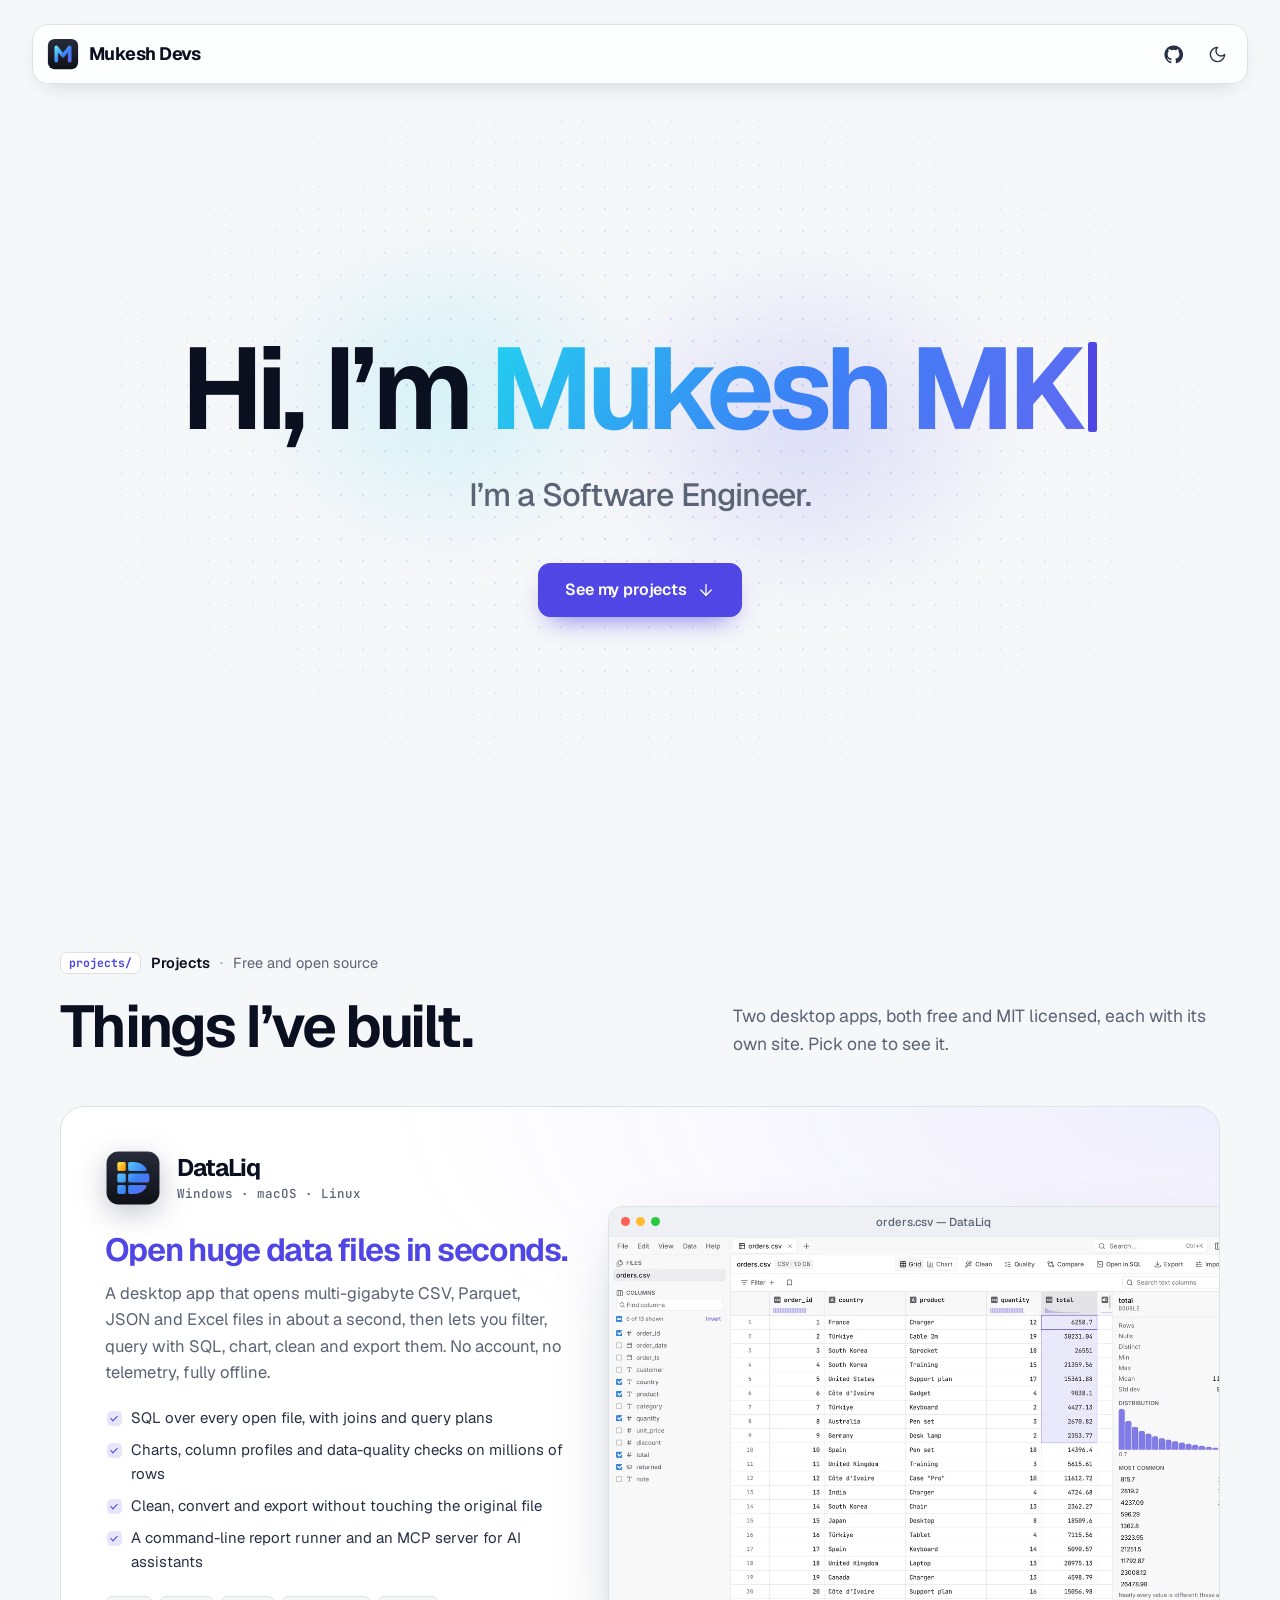
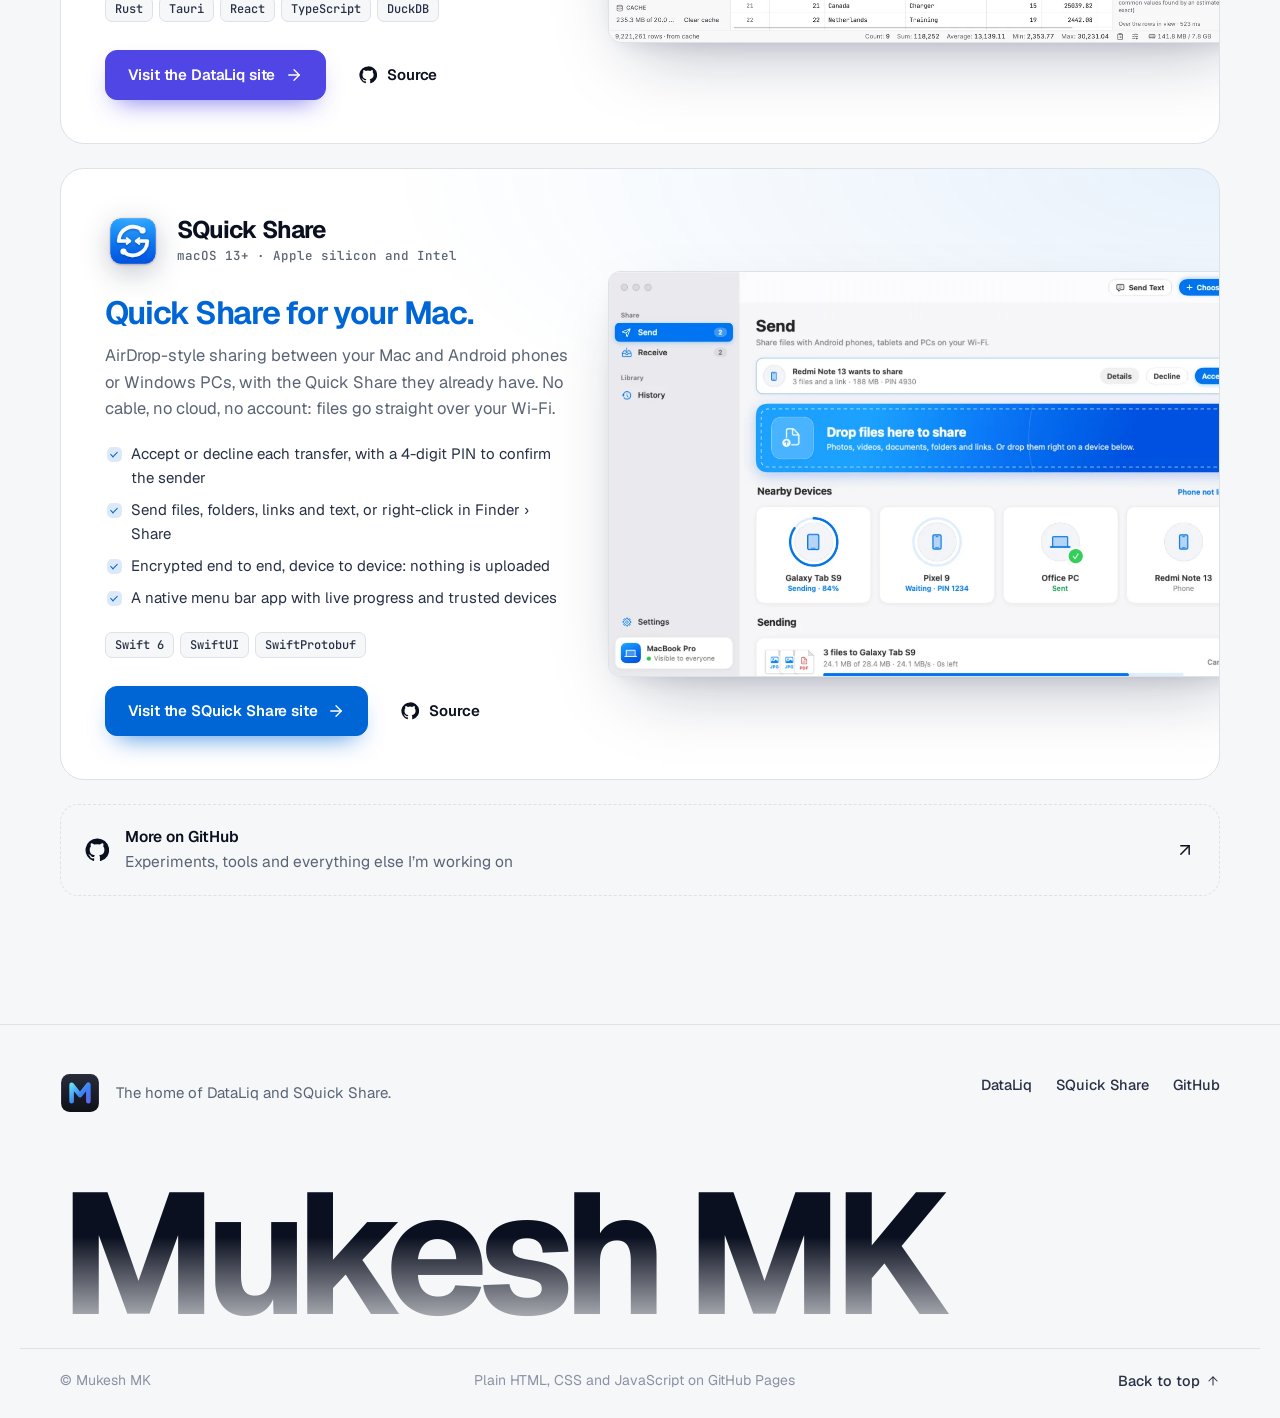
==== commit 8fc10d57: "Simplify the home page to the projects The page is now just the root of the projects: "Hi, I'm Mukes" ====
--- a/index.html
+++ b/index.html
@@ -6,9 +6,9 @@
     <title>Mukesh - Software Engineer</title>
     <meta
       name="description"
-      content="Mukesh M K is a software engineer in Chennai, India, building internal tools, automation and reporting systems with Python, Java and SQL. Maker of DataLiq and SQuick Share."
+      content="Mukesh MK, software engineer. The home of DataLiq and SQuick Share, two free desktop apps."
     />
-    <meta name="author" content="Mukesh M K" />
+    <meta name="author" content="Mukesh MK" />
     <meta name="theme-color" content="#f6f7f9" media="(prefers-color-scheme: light)" />
     <meta name="theme-color" content="#090c13" media="(prefers-color-scheme: dark)" />
     <link rel="canonical" href="https://mukesh-devs.github.io/" />
@@ -18,7 +18,7 @@
     <meta property="og:title" content="Mukesh - Software Engineer" />
     <meta
       property="og:description"
-      content="Software engineer in Chennai, India. Internal tools, automation and reporting with Python, Java and SQL, and two free desktop apps: DataLiq and SQuick Share."
+      content="Hi, I'm Mukesh MK, a software engineer. See my projects: DataLiq and SQuick Share."
     />
     <meta property="og:url" content="https://mukesh-devs.github.io/" />
     <meta property="og:image" content="https://mukesh-devs.github.io/og.png" />
@@ -26,7 +26,7 @@
     <meta property="og:image:height" content="630" />
     <meta
       property="og:image:alt"
-      content="Hi, I'm Mukesh. Software engineer in Chennai, India, and maker of DataLiq and SQuick Share."
+      content="Hi, I'm Mukesh MK. I'm a Software Engineer. Projects: DataLiq and SQuick Share."
     />
     <meta name="twitter:card" content="summary_large_image" />
 
@@ -48,19 +48,10 @@
       {
         "@context": "https://schema.org",
         "@type": "Person",
-        "name": "Mukesh M K",
-        "alternateName": "Mukesh",
+        "name": "Mukesh MK",
         "jobTitle": "Software Engineer",
         "url": "https://mukesh-devs.github.io/",
         "image": "https://mukesh-devs.github.io/og.png",
-        "email": "mailto:mukesh.be24@gmail.com",
-        "address": {
-          "@type": "PostalAddress",
-          "addressLocality": "Chennai",
-          "addressCountry": "IN"
-        },
-        "worksFor": { "@type": "Organization", "name": "Door Sabha Nigham Limited" },
-        "knowsAbout": ["Python", "Java", "SQL", "Spring Boot", "REST APIs", "LLMs"],
         "sameAs": [
           "https://github.com/Mukesh-devs",
           "https://linkedin.com/in/mukeshmurugan",
@@ -104,26 +95,6 @@
         <path d="M7 7h10v10" />
         <path d="M7 17 17 7" />
       </symbol>
-      <symbol id="i-mail" viewBox="0 0 24 24" fill="none" stroke="currentColor" stroke-width="1.75" stroke-linecap="round" stroke-linejoin="round">
-        <rect width="20" height="16" x="2" y="4" rx="2" />
-        <path d="m22 7-8.97 5.7a1.94 1.94 0 0 1-2.06 0L2 7" />
-      </symbol>
-      <symbol id="i-linkedin" viewBox="0 0 24 24" fill="none" stroke="currentColor" stroke-width="1.75" stroke-linecap="round" stroke-linejoin="round">
-        <path d="M16 8a6 6 0 0 1 6 6v7h-4v-7a2 2 0 0 0-4 0v7h-4v-7a6 6 0 0 1 6-6Z" />
-        <rect width="4" height="12" x="2" y="9" />
-        <circle cx="4" cy="4" r="2" />
-      </symbol>
-      <symbol id="i-globe" viewBox="0 0 24 24" fill="none" stroke="currentColor" stroke-width="1.75" stroke-linecap="round" stroke-linejoin="round">
-        <circle cx="12" cy="12" r="10" />
-        <path d="M12 2a14.5 14.5 0 0 0 0 20 14.5 14.5 0 0 0 0-20" />
-        <path d="M2 12h20" />
-      </symbol>
-      <symbol id="i-pin" viewBox="0 0 24 24" fill="none" stroke="currentColor" stroke-width="1.75" stroke-linecap="round" stroke-linejoin="round">
-        <path
-          d="M20 10c0 5-5.54 10.19-7.4 11.8a1 1 0 0 1-1.2 0C9.54 20.19 4 15 4 10a8 8 0 0 1 16 0"
-        />
-        <circle cx="12" cy="10" r="3" />
-      </symbol>
       <symbol id="i-sun" viewBox="0 0 24 24" fill="none" stroke="currentColor" stroke-width="1.75" stroke-linecap="round" stroke-linejoin="round">
         <circle cx="12" cy="12" r="4" />
         <path
@@ -132,36 +103,6 @@
       </symbol>
       <symbol id="i-moon" viewBox="0 0 24 24" fill="none" stroke="currentColor" stroke-width="1.75" stroke-linecap="round" stroke-linejoin="round">
         <path d="M12 3a6 6 0 0 0 9 9 9 9 0 1 1-9-9Z" />
-      </symbol>
-      <symbol id="i-menu" viewBox="0 0 24 24" fill="none" stroke="currentColor" stroke-width="1.75" stroke-linecap="round" stroke-linejoin="round">
-        <path d="M4 7h16M4 12h16M4 17h16" />
-      </symbol>
-      <symbol id="i-close" viewBox="0 0 24 24" fill="none" stroke="currentColor" stroke-width="1.75" stroke-linecap="round" stroke-linejoin="round">
-        <path d="M18 6 6 18M6 6l12 12" />
-      </symbol>
-      <symbol id="i-build" viewBox="0 0 24 24" fill="none" stroke="currentColor" stroke-width="1.75" stroke-linecap="round" stroke-linejoin="round">
-        <path
-          d="M14.7 6.3a1 1 0 0 0 0 1.4l1.6 1.6a1 1 0 0 0 1.4 0l3.77-3.77a6 6 0 0 1-7.94 7.94l-6.91 6.91a2.12 2.12 0 0 1-3-3l6.91-6.91a6 6 0 0 1 7.94-7.94l-3.76 3.76Z"
-        />
-      </symbol>
-      <symbol id="i-explore" viewBox="0 0 24 24" fill="none" stroke="currentColor" stroke-width="1.75" stroke-linecap="round" stroke-linejoin="round">
-        <circle cx="12" cy="12" r="10" />
-        <path
-          d="m16.24 7.76-1.8 5.41a2 2 0 0 1-1.27 1.27L7.76 16.24l1.8-5.41a2 2 0 0 1 1.27-1.27Z"
-        />
-      </symbol>
-      <symbol id="i-learn" viewBox="0 0 24 24" fill="none" stroke="currentColor" stroke-width="1.75" stroke-linecap="round" stroke-linejoin="round">
-        <path d="M12 7v14" />
-        <path
-          d="M3 18a1 1 0 0 1-1-1V4a1 1 0 0 1 1-1h5a4 4 0 0 1 4 4 4 4 0 0 1 4-4h5a1 1 0 0 1 1 1v13a1 1 0 0 1-1 1h-6a3 3 0 0 0-3 3 3 3 0 0 0-3-3Z"
-        />
-      </symbol>
-      <symbol id="i-check" viewBox="0 0 24 24" fill="none" stroke="currentColor" stroke-width="1.75" stroke-linecap="round" stroke-linejoin="round">
-        <path d="M20 6 9 17l-5-5" />
-      </symbol>
-      <symbol id="i-copy" viewBox="0 0 24 24" fill="none" stroke="currentColor" stroke-width="1.75" stroke-linecap="round" stroke-linejoin="round">
-        <rect width="14" height="14" x="8" y="8" rx="2" />
-        <path d="M4 16a2 2 0 0 1-2-2V4a2 2 0 0 1 2-2h10a2 2 0 0 1 2 2" />
       </symbol>
     </svg>
 
@@ -172,12 +113,6 @@
           <img src="icon.svg" width="32" height="32" alt="" />
           <span>Mukesh Devs</span>
         </a>
-        <nav class="nav__links" data-menu aria-label="Sections">
-          <a href="#about">About</a>
-          <a href="#projects">Projects</a>
-          <a href="#skills">Skills</a>
-          <a href="#contact">Contact</a>
-        </nav>
         <div class="nav__tools">
           <a
             class="icon-btn"
@@ -191,20 +126,6 @@
             <svg class="only-light" aria-hidden="true"><use href="#i-moon" /></svg>
             <svg class="only-dark" aria-hidden="true"><use href="#i-sun" /></svg>
           </button>
-          <a class="btn btn--primary btn--sm nav__cta" href="#contact">
-            <svg aria-hidden="true"><use href="#i-mail" /></svg>
-            Get in touch
-          </a>
-          <button
-            class="icon-btn nav__menu"
-            type="button"
-            data-menu-toggle
-            aria-expanded="false"
-            aria-label="Menu"
-          >
-            <svg class="nav__menu-open" aria-hidden="true"><use href="#i-menu" /></svg>
-            <svg class="nav__menu-close" aria-hidden="true"><use href="#i-close" /></svg>
-          </button>
         </div>
         <span class="nav__progress" data-progress aria-hidden="true"></span>
       </div>
@@ -213,116 +134,15 @@
     <main id="main">
       <!-- ============================================================ hero -->
       <section class="hero" aria-labelledby="hero-title">
-        <div class="wrap hero__grid">
-          <div class="hero__text">
-            <p class="hero__chip rise">
-              <span class="tag"><svg aria-hidden="true"><use href="#i-pin" /></svg>Chennai</span>
-              Software Engineer · Python, Java and SQL
-            </p>
-            <h1 class="hero__title rise" id="hero-title">
-              Hi, I’m <span class="hero__name">Mukesh</span><span class="caret" aria-hidden="true"></span>
-            </h1>
-            <p class="hero__lead rise">
-              I build internal tools, automation and reporting systems with Python, Java and SQL.
-              In my own time I make free desktop apps:
-              <a href="/dataliq/">DataLiq</a> for huge data files and
-              <a href="/squick-share/">SQuick Share</a> for sharing between a Mac and Android.
-            </p>
-            <div class="hero__cta rise">
-              <a class="btn btn--primary" href="#projects">
-                See my projects
-                <svg aria-hidden="true"><use href="#i-arrow" /></svg>
-              </a>
-              <a class="btn" href="https://linkedin.com/in/mukeshmurugan" rel="noopener">
-                <svg aria-hidden="true"><use href="#i-linkedin" /></svg>
-                LinkedIn
-              </a>
-              <a class="btn btn--ghost" href="https://github.com/Mukesh-devs" rel="noopener">
-                <svg aria-hidden="true"><use href="#i-github" /></svg>
-                GitHub
-              </a>
-            </div>
-            <p class="hero__status rise">
-              <span class="pulse" aria-hidden="true"></span>
-              Open to backend and software engineer roles
-            </p>
-          </div>
-
-          <figure class="term rise" aria-label="A terminal introducing Mukesh">
-            <div class="term__bar" aria-hidden="true">
-              <span class="term__dots"><i></i><i></i><i></i></span>
-              <span class="term__title">mukesh@devs: ~</span>
-            </div>
-            <pre class="term__body" data-term><code><span class="term__line" data-cmd><span class="term__p">~ $</span> <span class="term__c">whoami</span></span>
-<span class="term__line term__out"><b>Mukesh M K</b> · Software Engineer</span>
-<span class="term__line" data-cmd><span class="term__p">~ $</span> <span class="term__c">cat now.txt</span></span>
-<span class="term__line term__out">Software Engineer at Door Sabha Nigham Limited</span>
-<span class="term__line term__out">Learning RAG, AI agents and LLM APIs</span>
-<span class="term__line" data-cmd><span class="term__p">~ $</span> <span class="term__c">ls projects/</span></span>
-<span class="term__line term__out"><a class="term__dir" href="/dataliq/">dataliq/</a>  <a class="term__dir" href="/squick-share/">squick-share/</a></span>
-<span class="term__line"><span class="term__p">~ $</span> <span class="term__cursor"></span></span></code></pre>
-          </figure>
-        </div>
-      </section>
-
-      <!-- =========================================================== about -->
-      <section class="section" id="about" aria-labelledby="about-title">
-        <div class="wrap">
-          <p class="eyebrow rise">
-            <span class="eyebrow__ref">about.md</span>
-            <span class="eyebrow__name">About me</span>
-            <span class="eyebrow__meta">Chennai, India</span>
-          </p>
-          <div class="about">
-            <div class="about__intro">
-              <h2 class="display rise" id="about-title">
-                I build internal tools, automation and reporting systems.
-              </h2>
-              <p class="about__lead rise">
-                I’m a software engineer based in Chennai, India, working mostly with
-                <strong>Python, Java and SQL</strong>. I currently work as a Software Engineer at
-                <strong>Door Sabha Nigham Limited</strong>, after completing a six-month software
-                incubation at <strong>Zoho Corporation</strong>.
-              </p>
-            </div>
-
-            <ol class="timeline rise" aria-label="Experience">
-              <li class="timeline__item is-now">
-                <span class="timeline__when">Now</span>
-                <div>
-                  <h3>Software Engineer</h3>
-                  <p class="timeline__org">Door Sabha Nigham Limited</p>
-                  <p>Internal tools, reporting automation and backend services.</p>
-                </div>
-              </li>
-              <li class="timeline__item">
-                <span class="timeline__when">Before</span>
-                <div>
-                  <h3>Software incubation</h3>
-                  <p class="timeline__org">Zoho Corporation</p>
-                  <p>A six-month software incubation before my current role.</p>
-                </div>
-              </li>
-            </ol>
-          </div>
-
-          <ul class="focus" aria-label="What I'm focused on">
-            <li class="focus__card rise">
-              <span class="focus__icon"><svg aria-hidden="true"><use href="#i-build" /></svg></span>
-              <h3>Building</h3>
-              <p>Internal tools, reporting automation and backend services.</p>
-            </li>
-            <li class="focus__card rise">
-              <span class="focus__icon"><svg aria-hidden="true"><use href="#i-explore" /></svg></span>
-              <h3>Exploring</h3>
-              <p>AI integration and LLM-based workflows.</p>
-            </li>
-            <li class="focus__card rise">
-              <span class="focus__icon"><svg aria-hidden="true"><use href="#i-learn" /></svg></span>
-              <h3>Learning</h3>
-              <p>RAG (retrieval-augmented generation), AI agents, and building with LLM APIs.</p>
-            </li>
-          </ul>
+        <div class="wrap hero__inner">
+          <h1 class="hero__title rise" id="hero-title">
+            Hi, I’m <span class="hero__name">Mukesh MK<span class="caret" aria-hidden="true"></span></span>
+          </h1>
+          <p class="hero__role rise">I’m a Software Engineer.</p>
+          <a class="btn btn--primary hero__cta rise" href="#projects">
+            See my projects
+            <svg aria-hidden="true"><use href="#i-arrow" /></svg>
+          </a>
         </div>
       </section>
 
@@ -386,7 +206,7 @@
               <div class="project__shot" aria-hidden="true">
                 <div class="window">
                   <div class="window__bar">
-                    <span class="term__dots"><i></i><i></i><i></i></span>
+                    <span class="dots"><i></i><i></i><i></i></span>
                     <span>orders.csv — DataLiq</span>
                   </div>
                   <img
@@ -483,109 +303,6 @@
           </a>
         </div>
       </section>
-
-      <!-- ========================================================== skills -->
-      <section class="section" id="skills" aria-labelledby="skills-title">
-        <div class="wrap">
-          <p class="eyebrow rise">
-            <span class="eyebrow__ref">skills.json</span>
-            <span class="eyebrow__name">Skills</span>
-            <span class="eyebrow__meta">What I work with</span>
-          </p>
-          <div class="section__head">
-            <h2 class="display rise" id="skills-title">From the database to the model.</h2>
-            <p class="section__lead rise">
-              Backend services in Java and Python on top of SQL and NoSQL stores, shipped with Git,
-              Docker and Linux, and a growing toolkit for working with LLMs.
-            </p>
-          </div>
-
-          <div class="skills">
-            <section class="skills__group rise" aria-labelledby="sk-lang">
-              <h3 id="sk-lang"><span>01</span>Languages</h3>
-              <ul class="chips">
-                <li><svg aria-hidden="true"><use href="assets/skills.svg#openjdk" /></svg>Java</li>
-                <li><svg aria-hidden="true"><use href="assets/skills.svg#python" /></svg>Python</li>
-                <li><svg aria-hidden="true"><use href="assets/skills.svg#database" /></svg>SQL</li>
-              </ul>
-            </section>
-            <section class="skills__group rise" aria-labelledby="sk-back">
-              <h3 id="sk-back"><span>02</span>Backend and databases</h3>
-              <ul class="chips">
-                <li><svg aria-hidden="true"><use href="assets/skills.svg#springboot" /></svg>Spring Boot</li>
-                <li><svg aria-hidden="true"><use href="assets/skills.svg#postman" /></svg>REST APIs</li>
-                <li><svg aria-hidden="true"><use href="assets/skills.svg#mysql" /></svg>MySQL</li>
-                <li><svg aria-hidden="true"><use href="assets/skills.svg#mongodb" /></svg>NoSQL</li>
-              </ul>
-            </section>
-            <section class="skills__group rise" aria-labelledby="sk-tools">
-              <h3 id="sk-tools"><span>03</span>Tools</h3>
-              <ul class="chips">
-                <li><svg aria-hidden="true"><use href="assets/skills.svg#git" /></svg>Git</li>
-                <li><svg aria-hidden="true"><use href="assets/skills.svg#docker" /></svg>Docker</li>
-                <li><svg aria-hidden="true"><use href="assets/skills.svg#linux" /></svg>Linux</li>
-              </ul>
-            </section>
-            <section class="skills__group rise" aria-labelledby="sk-ai">
-              <h3 id="sk-ai"><span>04</span>AI</h3>
-              <ul class="chips">
-                <li><svg aria-hidden="true"><use href="assets/skills.svg#openai" /></svg>LLMs</li>
-                <li><svg aria-hidden="true"><use href="assets/skills.svg#anthropic" /></svg>Prompt engineering</li>
-                <li><svg aria-hidden="true"><use href="assets/skills.svg#githubactions" /></svg>Agentic workflows</li>
-              </ul>
-            </section>
-          </div>
-        </div>
-      </section>
-
-      <!-- ========================================================= contact -->
-      <section class="section section--last" id="contact" aria-labelledby="contact-title">
-        <div class="wrap">
-          <div class="contact rise">
-            <p class="eyebrow">
-              <span class="eyebrow__ref">contact.sh</span>
-              <span class="eyebrow__name">Contact</span>
-              <span class="eyebrow__meta">Open to opportunities</span>
-            </p>
-            <h2 class="display" id="contact-title">Let’s work together.</h2>
-            <p class="contact__lead">
-              I’m open to <strong>backend and software engineer</strong> opportunities. Email is the
-              quickest way to reach me.
-            </p>
-            <div class="contact__mail">
-              <a class="btn btn--primary contact__address" href="mailto:mukesh.be24@gmail.com">
-                <svg aria-hidden="true"><use href="#i-mail" /></svg>
-                mukesh.be24@gmail.com
-              </a>
-              <button class="btn contact__copy" type="button" data-copy="mukesh.be24@gmail.com" hidden>
-                <svg class="contact__copy-icon" aria-hidden="true"><use href="#i-copy" /></svg>
-                <svg class="contact__copied-icon" aria-hidden="true"><use href="#i-check" /></svg>
-                <span data-copy-label>Copy address</span>
-              </button>
-            </div>
-            <ul class="contact__links">
-              <li>
-                <a href="https://linkedin.com/in/mukeshmurugan" rel="noopener">
-                  <svg aria-hidden="true"><use href="#i-linkedin" /></svg>
-                  <span><b>LinkedIn</b>mukeshmurugan</span>
-                </a>
-              </li>
-              <li>
-                <a href="https://github.com/Mukesh-devs" rel="noopener">
-                  <svg aria-hidden="true"><use href="#i-github" /></svg>
-                  <span><b>GitHub</b>Mukesh-devs</span>
-                </a>
-              </li>
-              <li>
-                <a href="https://mukesh.tech" rel="noopener">
-                  <svg aria-hidden="true"><use href="#i-globe" /></svg>
-                  <span><b>Portfolio</b>mukesh.tech</span>
-                </a>
-              </li>
-            </ul>
-          </div>
-        </div>
-      </section>
     </main>
 
     <!-- ============================================================ footer -->
@@ -593,19 +310,17 @@
       <div class="footer__top">
         <div class="footer__brand">
           <img src="icon.svg" width="40" height="40" alt="" />
-          <p>Mukesh M K, software engineer in Chennai, India. Home of DataLiq and SQuick Share.</p>
+          <p>The home of DataLiq and SQuick Share.</p>
         </div>
-        <nav class="footer__links" aria-label="Elsewhere">
+        <nav class="footer__links" aria-label="Projects">
           <a href="/dataliq/">DataLiq</a>
           <a href="/squick-share/">SQuick Share</a>
           <a href="https://github.com/Mukesh-devs" rel="noopener">GitHub</a>
-          <a href="https://linkedin.com/in/mukeshmurugan" rel="noopener">LinkedIn</a>
-          <a href="mailto:mukesh.be24@gmail.com">Email</a>
         </nav>
       </div>
-      <p class="footer__mark" aria-hidden="true">Mukesh Devs</p>
+      <p class="footer__mark" aria-hidden="true">Mukesh MK</p>
       <p class="footer__base">
-        <span>© Mukesh M K</span>
+        <span>© Mukesh MK</span>
         <span>Plain HTML, CSS and JavaScript on GitHub Pages</span>
         <a href="#top">
           Back to top
--- a/css/site.css
+++ b/css/site.css
@@ -1,8 +1,8 @@
 /* Mukesh Devs — the home page at mukesh-devs.github.io.
    It shares the design system of the DataLiq and SQuick Share sites (the
    same tokens, type, header, buttons and footer), told in a developer's own
-   world: a terminal in the hero, file names as section labels, and the
-   blinking caret after the name. Type is Geist (text and headings) with
+   world: file names as section labels and a blinking caret after the
+   name. Type is Geist (text and headings) with
    JetBrains Mono for code; both are served from the site. */
 
 @font-face {
@@ -42,10 +42,6 @@
   --accent-hover: #4338ca;
   --accent-ink: #ffffff;
   --accent-soft: rgb(79 70 229 / 0.08);
-  --ok: #16a34a;
-  --term: #0f1220;
-  --term-ink: #d7dcea;
-  --term-dim: #7d859a;
   --shadow: 0 30px 70px -28px rgb(15 25 60 / 0.35), 0 10px 24px -16px rgb(15 25 60 / 0.2);
   --shadow-sm: 0 8px 24px -14px rgb(15 25 60 / 0.3);
 
@@ -70,8 +66,6 @@
   --accent-hover: #a5b4fc;
   --accent-ink: #090c13;
   --accent-soft: rgb(129 140 248 / 0.13);
-  --ok: #4ade80;
-  --term: #0b0e18;
   --shadow: 0 30px 70px -28px rgb(0 0 0 / 0.8), 0 10px 24px -16px rgb(0 0 0 / 0.6);
   --shadow-sm: 0 8px 24px -14px rgb(0 0 0 / 0.7);
   --dataliq: #818cf8;
@@ -96,8 +90,6 @@
     --accent-hover: #a5b4fc;
     --accent-ink: #090c13;
     --accent-soft: rgb(129 140 248 / 0.13);
-    --ok: #4ade80;
-    --term: #0b0e18;
     --shadow: 0 30px 70px -28px rgb(0 0 0 / 0.8), 0 10px 24px -16px rgb(0 0 0 / 0.6);
     --shadow-sm: 0 8px 24px -14px rgb(0 0 0 / 0.7);
     --dataliq: #818cf8;
@@ -357,6 +349,7 @@
   position: relative;
   display: flex;
   align-items: center;
+  justify-content: space-between;
   gap: 10px;
   max-width: 1216px;
   height: 60px;
@@ -374,54 +367,16 @@
   display: flex;
   align-items: center;
   gap: 10px;
-  margin-right: 18px;
   font-weight: 700;
   font-size: 18px;
   letter-spacing: -0.03em;
   text-decoration: none;
   white-space: nowrap;
 }
-.nav__links {
-  display: flex;
-  align-items: center;
-  gap: 2px;
-  flex: 1;
-}
-.nav__links a {
-  display: inline-flex;
-  align-items: center;
-  padding: 8px 12px;
-  border-radius: 9px;
-  color: var(--muted);
-  font-size: 14.5px;
-  font-weight: 500;
-  text-decoration: none;
-  transition:
-    background 0.15s,
-    color 0.15s;
-}
-.nav__links a:hover {
-  background: var(--panel-2);
-  color: var(--ink);
-}
-.nav__links a.is-on {
-  background: var(--accent-soft);
-  color: var(--accent);
-}
 .nav__tools {
   display: flex;
   align-items: center;
   gap: 4px;
-  margin-left: auto;
-}
-.nav__cta {
-  margin-left: 6px;
-}
-.nav__menu {
-  display: none;
-}
-.nav__menu-close {
-  display: none;
 }
 /* How far down the page, along the bar's bottom edge. */
 .nav__progress {
@@ -436,78 +391,16 @@
   transform: scaleX(var(--p, 0));
 }
 
-@media (max-width: 860px) {
-  .nav__menu {
-    display: grid;
-  }
-  .nav__cta {
-    display: none;
-  }
-  .nav__links {
-    position: absolute;
-    top: calc(100% + 8px);
-    left: 0;
-    right: 0;
-    flex-direction: column;
-    align-items: stretch;
-    gap: 2px;
-    padding: 8px;
-    border: 1px solid var(--line);
-    border-radius: 16px;
-    background: var(--panel);
-    box-shadow: var(--shadow);
-    opacity: 0;
-    visibility: hidden;
-    translate: 0 -6px;
-    transition:
-      opacity 0.18s,
-      visibility 0.18s,
-      translate 0.18s var(--ease);
-  }
-  .nav__links.is-open {
-    opacity: 1;
-    visibility: visible;
-    translate: 0 0;
-  }
-  .nav__links a {
-    padding: 13px 14px;
-    font-size: 16px;
-  }
-  [aria-expanded="true"] .nav__menu-open {
-    display: none;
-  }
-  [aria-expanded="true"] .nav__menu-close {
-    display: block;
-  }
-}
-/* Without scripts the menu can't open, so the links stay in the bar. */
-@media (max-width: 860px) {
-  :root:not(.js) .nav__menu {
-    display: none;
-  }
-  :root:not(.js) .nav__links {
-    position: static;
-    flex-direction: row;
-    padding: 0;
-    border: 0;
-    background: none;
-    box-shadow: none;
-    opacity: 1;
-    visibility: visible;
-    translate: none;
-    overflow-x: auto;
-  }
-  :root:not(.js) .nav__links a {
-    padding: 8px;
-    font-size: 14px;
-  }
-}
-
 /* ------------------------------------------------------------------ hero */
+/* The name, one line, and the way to the projects: the whole first screen. */
 .hero {
   position: relative;
+  display: grid;
+  align-items: center;
+  min-height: min(100svh, 960px);
+  padding: 120px 0 72px;
   overflow: hidden;
-  padding: clamp(120px, 13vw, 168px) 0 clamp(8px, 2vw, 24px);
+  text-align: center;
 }
 /* A field of dots, like an editor's whitespace, fading out at the edges. */
 .hero::before {
@@ -516,69 +409,56 @@
   inset: 0;
   background-image: radial-gradient(var(--dot) 1.1px, transparent 1.6px);
   background-size: 22px 22px;
-  -webkit-mask-image: radial-gradient(ellipse 80% 70% at 60% 35%, #000 25%, transparent 75%);
-  mask-image: radial-gradient(ellipse 80% 70% at 60% 35%, #000 25%, transparent 75%);
+  -webkit-mask-image: radial-gradient(ellipse 70% 60% at 50% 48%, #000 20%, transparent 75%);
+  mask-image: radial-gradient(ellipse 70% 60% at 50% 48%, #000 20%, transparent 75%);
   pointer-events: none;
 }
-/* The brand's colours, as a soft light behind the terminal. */
+/* The brand's colours, as a soft light behind the name. */
 .hero::after {
   content: "";
   position: absolute;
-  top: 8%;
-  right: -10%;
-  width: min(760px, 80vw);
-  aspect-ratio: 1;
-  border-radius: 50%;
+  left: 50%;
+  top: 50%;
+  width: min(960px, 120vw);
+  aspect-ratio: 1.6;
+  translate: -50% -55%;
   background:
-    radial-gradient(closest-side, rgb(34 211 238 / 0.18), transparent 70%) -20% 0 / 70% 70% no-repeat,
-    radial-gradient(closest-side, rgb(99 102 241 / 0.22), transparent 70%) 60% 50% / 80% 80% no-repeat;
-  filter: blur(20px);
+    radial-gradient(closest-side, rgb(34 211 238 / 0.16), transparent 70%) 0 30% / 60% 80% no-repeat,
+    radial-gradient(closest-side, rgb(99 102 241 / 0.18), transparent 70%) 100% 60% / 65% 85% no-repeat;
+  filter: blur(24px);
   pointer-events: none;
 }
-.hero__grid {
+.hero__inner {
   position: relative;
   z-index: 1;
   display: grid;
-  grid-template-columns: minmax(0, 1.1fr) minmax(0, 0.9fr);
-  align-items: center;
-  gap: clamp(40px, 6vw, 80px);
-}
-.hero__chip {
-  display: inline-flex;
-  flex-wrap: wrap;
-  align-items: center;
-  gap: 10px;
-  margin: 0 0 26px;
-  padding: 4px 14px 4px 4px;
-  border: 1px solid var(--line);
-  border-radius: 12px;
-  background: color-mix(in srgb, var(--panel) 85%, transparent);
-  color: var(--ink-2);
-  font-size: 14.5px;
+  justify-items: center;
 }
 .hero__title {
   font-weight: 650;
-  font-size: clamp(46px, 8vw, 104px);
-  line-height: 0.98;
+  font-size: clamp(46px, 9vw, 120px);
+  line-height: 1;
   letter-spacing: -0.055em;
-}
+  text-wrap: balance;
+}
+/* The name in the brand's gradient, kept on one line. */
 .hero__name {
   background: var(--brand);
   -webkit-background-clip: text;
   background-clip: text;
   color: transparent;
-  /* Keeps the gradient on the letters' own box, with room for descenders. */
-  padding: 0 0.04em 0.08em 0;
+  padding: 0 0.02em 0.08em 0;
+  white-space: nowrap;
 }
 /* The terminal's caret, after the name. */
 .caret {
   display: inline-block;
-  width: 0.08em;
-  height: 0.8em;
-  margin-left: 0.06em;
+  width: 0.075em;
+  height: 0.78em;
+  margin-left: 0.07em;
   border-radius: 0.02em;
   background: var(--accent);
-  vertical-align: -0.04em;
+  vertical-align: -0.03em;
   animation: blink 1.1s steps(1) infinite;
 }
 @keyframes blink {
@@ -586,162 +466,32 @@
     opacity: 0;
   }
 }
-.hero__lead {
-  max-width: 560px;
-  margin: 28px 0 0;
+.hero__role {
+  margin: clamp(18px, 2.4vw, 28px) 0 0;
   color: var(--muted);
-  font-size: clamp(17px, 1.5vw, 19.5px);
-  line-height: 1.62;
-}
-.hero__lead a {
-  color: var(--ink);
-  font-weight: 600;
-  text-decoration-color: color-mix(in srgb, var(--accent) 45%, transparent);
-  text-decoration-thickness: 2px;
-  text-underline-offset: 4px;
-}
-.hero__lead a:hover {
-  color: var(--accent);
-  text-decoration-color: var(--accent);
+  font-size: clamp(21px, 2.6vw, 32px);
+  font-weight: 500;
+  line-height: 1.3;
+  letter-spacing: -0.025em;
 }
 .hero__cta {
-  display: flex;
-  flex-wrap: wrap;
-  gap: 12px;
-  margin-top: 34px;
-}
-.hero__status {
-  display: flex;
-  align-items: center;
-  gap: 10px;
-  margin: 22px 0 0;
-  color: var(--muted);
-  font-size: 14.5px;
-}
-.pulse {
-  position: relative;
-  width: 9px;
-  height: 9px;
-  border-radius: 50%;
-  background: var(--ok);
-}
-.pulse::after {
-  content: "";
-  position: absolute;
-  inset: 0;
-  border-radius: 50%;
-  background: var(--ok);
-  animation: pulse 2.2s var(--ease) infinite;
-}
-@keyframes pulse {
-  from {
-    opacity: 0.6;
-    transform: scale(1);
-  }
-  to {
-    opacity: 0;
-    transform: scale(3);
-  }
-}
-
-/* ------------------------------------------------------------- terminal */
-.term {
-  margin: 0;
-  border: 1px solid rgb(255 255 255 / 0.08);
-  border-radius: 16px;
-  background: var(--term);
-  color: var(--term-ink);
-  box-shadow: var(--shadow);
-  overflow: hidden;
-  rotate: 1.2deg;
-  transition: rotate 0.5s var(--ease);
-}
-.term:hover {
-  rotate: 0deg;
-}
-.term__bar {
-  position: relative;
-  display: flex;
-  align-items: center;
-  justify-content: center;
-  height: 40px;
-  border-bottom: 1px solid rgb(255 255 255 / 0.07);
-  background: rgb(255 255 255 / 0.03);
-  color: var(--term-dim);
-  font: 500 12.5px/1 var(--mono);
-}
-.term__dots {
-  position: absolute;
-  left: 14px;
-  display: flex;
-  gap: 7px;
-}
-.term__dots i {
-  width: 11px;
-  height: 11px;
-  border-radius: 50%;
-  background: #ff5f57;
-}
-.term__dots i:nth-child(2) {
-  background: #febc2e;
-}
-.term__dots i:nth-child(3) {
-  background: #28c840;
-}
-.term__body {
-  margin: 0;
-  padding: 22px 24px 26px;
-  font: 400 clamp(12.5px, 1.15vw, 14.5px) / 1.85 var(--mono);
-  white-space: pre-wrap;
-  overflow-wrap: anywhere;
-}
-.term__body code {
-  font: inherit;
-}
-.term__p {
-  color: #67e8f9;
-  font-weight: 600;
-}
-.term__c {
-  color: #ffffff;
-  font-weight: 500;
-}
-.term__out {
-  color: var(--term-ink);
-}
-.term__out b {
-  color: #ffffff;
-  font-weight: 600;
-}
-.term__dir {
-  color: #a5b4fc;
-  font-weight: 600;
-  text-decoration: none;
-  border-bottom: 1px dashed rgb(165 180 252 / 0.5);
-}
-.term__dir:hover {
-  color: #ffffff;
-  border-bottom-color: #ffffff;
-}
-.term__cursor {
-  display: inline-block;
-  width: 0.62em;
-  height: 1.15em;
-  background: #a5b4fc;
-  vertical-align: -0.2em;
-  animation: blink 1.1s steps(1) infinite;
-}
-/* While the terminal types, the lines not reached yet keep their place. */
-.term__line.is-waiting {
-  visibility: hidden;
+  margin-top: clamp(32px, 4vw, 48px);
+  min-height: 54px;
+  padding: 0 26px;
+  font-size: 16px;
+}
+/* The arrow points down, to the projects. */
+.hero__cta svg {
+  rotate: 90deg;
+  transition: translate 0.2s var(--ease);
+}
+.hero__cta:hover svg {
+  translate: 0 2px;
 }
 
 /* -------------------------------------------------------------- sections */
 .section {
-  padding: clamp(64px, 9vw, 120px) 0 0;
-}
-.section--last {
-  padding-bottom: clamp(72px, 10vw, 128px);
+  padding: clamp(24px, 4vw, 56px) 0 clamp(72px, 10vw, 128px);
 }
 .section__head {
   display: grid;
@@ -754,130 +504,6 @@
   margin: 0;
   color: var(--muted);
   font-size: 17.5px;
-}
-
-/* ----------------------------------------------------------------- about */
-.about {
-  display: grid;
-  grid-template-columns: minmax(0, 1.15fr) minmax(0, 0.85fr);
-  gap: 32px 64px;
-  align-items: start;
-}
-.about__lead {
-  max-width: 620px;
-  margin: 26px 0 0;
-  color: var(--muted);
-  font-size: 18px;
-  line-height: 1.7;
-}
-.timeline {
-  position: relative;
-  display: grid;
-  gap: 0;
-  margin: 0;
-  padding: 8px 0 0;
-  list-style: none;
-}
-.timeline__item {
-  position: relative;
-  display: grid;
-  grid-template-columns: 72px minmax(0, 1fr);
-  gap: 16px;
-  padding: 0 0 28px;
-}
-/* The line between the two, and a dot for each. */
-.timeline__item::before {
-  content: "";
-  position: absolute;
-  left: 81px;
-  top: 8px;
-  width: 9px;
-  height: 9px;
-  border: 2px solid var(--faint);
-  border-radius: 50%;
-  background: var(--page);
-}
-.timeline__item:not(:last-child)::after {
-  content: "";
-  position: absolute;
-  left: 85px;
-  top: 22px;
-  bottom: 2px;
-  width: 1px;
-  background: var(--line);
-}
-.timeline__item.is-now::before {
-  border-color: var(--accent);
-  background: var(--accent);
-  box-shadow: 0 0 0 4px var(--accent-soft);
-}
-.timeline__item > div {
-  padding-left: 22px;
-}
-.timeline__when {
-  padding-top: 1px;
-  color: var(--faint);
-  font: 600 12px/1.6 var(--mono);
-  text-transform: uppercase;
-  letter-spacing: 0.06em;
-  text-align: right;
-}
-.is-now .timeline__when {
-  color: var(--accent);
-}
-.timeline h3 {
-  font-size: 18px;
-  font-weight: 650;
-  letter-spacing: -0.02em;
-  line-height: 1.35;
-}
-.timeline p {
-  margin: 2px 0 0;
-  color: var(--muted);
-  font-size: 15.5px;
-}
-.timeline .timeline__org {
-  color: var(--ink-2);
-  font-weight: 500;
-}
-
-.focus {
-  display: grid;
-  grid-template-columns: repeat(3, minmax(0, 1fr));
-  gap: 16px;
-  margin: clamp(32px, 4vw, 48px) 0 0;
-  padding: 0;
-  list-style: none;
-}
-.focus__card {
-  padding: 24px;
-  border: 1px solid var(--line);
-  border-radius: 16px;
-  background: var(--panel);
-}
-.focus__icon {
-  display: grid;
-  place-items: center;
-  width: 42px;
-  height: 42px;
-  margin-bottom: 18px;
-  border-radius: 11px;
-  background: var(--accent-soft);
-  color: var(--accent);
-}
-.focus__icon svg {
-  width: 21px;
-  height: 21px;
-}
-.focus__card h3 {
-  font-size: 17px;
-  font-weight: 650;
-  letter-spacing: -0.02em;
-}
-.focus__card p {
-  margin: 6px 0 0;
-  color: var(--muted);
-  font-size: 15.5px;
 }
 
 /* -------------------------------------------------------------- projects */
@@ -1063,13 +689,23 @@
   color: var(--muted);
   font: 500 11.5px/1 var(--sans);
 }
-.window__bar .term__dots {
+.dots {
+  position: absolute;
   left: 12px;
+  display: flex;
   gap: 6px;
 }
-.window__bar .term__dots i {
+.dots i {
   width: 9px;
   height: 9px;
+  border-radius: 50%;
+  background: #ff5f57;
+}
+.dots i:nth-child(2) {
+  background: #febc2e;
+}
+.dots i:nth-child(3) {
+  background: #28c840;
 }
 .window--mac {
   border-radius: 12px;
@@ -1114,159 +750,6 @@
 }
 .more:hover .more__arrow {
   translate: 3px -3px;
-}
-
-/* ---------------------------------------------------------------- skills */
-.skills {
-  display: grid;
-  grid-template-columns: repeat(4, minmax(0, 1fr));
-  gap: 16px;
-}
-.skills__group {
-  padding: 22px;
-  border: 1px solid var(--line);
-  border-radius: 18px;
-  background: var(--panel);
-}
-.skills__group h3 {
-  display: flex;
-  align-items: baseline;
-  gap: 10px;
-  margin: 0 0 18px;
-  font-size: 16px;
-  font-weight: 650;
-  letter-spacing: -0.015em;
-}
-.skills__group h3 span {
-  color: var(--accent);
-  font: 700 11.5px/1 var(--mono);
-}
-.chips {
-  display: flex;
-  flex-wrap: wrap;
-  gap: 8px;
-  margin: 0;
-  padding: 0;
-  list-style: none;
-}
-.chips li {
-  display: inline-flex;
-  align-items: center;
-  gap: 8px;
-  padding: 7px 12px 7px 10px;
-  border: 1px solid var(--line);
-  border-radius: 10px;
-  background: var(--page);
-  color: var(--ink-2);
-  font-size: 14.5px;
-  font-weight: 500;
-  transition:
-    border-color 0.2s,
-    color 0.2s;
-}
-.chips svg {
-  width: 16px;
-  height: 16px;
-  color: var(--ink-2);
-}
-.chips li:hover {
-  border-color: var(--accent);
-  color: var(--ink);
-}
-
-/* --------------------------------------------------------------- contact */
-.contact {
-  position: relative;
-  padding: clamp(32px, 6vw, 72px);
-  border: 1px solid var(--line);
-  border-radius: 28px;
-  background:
-    radial-gradient(70% 120% at 100% 100%, rgb(99 102 241 / 0.14), transparent 60%),
-    radial-gradient(50% 90% at 0% 0%, rgb(34 211 238 / 0.1), transparent 60%),
-    var(--panel);
-  overflow: hidden;
-}
-.contact::before {
-  content: "";
-  position: absolute;
-  inset: 0;
-  background-image: radial-gradient(var(--dot) 1.1px, transparent 1.6px);
-  background-size: 22px 22px;
-  -webkit-mask-image: linear-gradient(110deg, transparent 40%, #000);
-  mask-image: linear-gradient(110deg, transparent 40%, #000);
-  pointer-events: none;
-}
-.contact > * {
-  position: relative;
-}
-.contact__lead {
-  max-width: 560px;
-  margin: 20px 0 0;
-  color: var(--muted);
-  font-size: 18px;
-}
-.contact__mail {
-  display: flex;
-  flex-wrap: wrap;
-  gap: 12px;
-  margin-top: 32px;
-}
-.contact__address {
-  font-family: var(--mono);
-  font-size: 15px;
-  font-weight: 600;
-  letter-spacing: 0;
-}
-.contact__copied-icon {
-  display: none;
-}
-.contact__copy.is-done .contact__copy-icon {
-  display: none;
-}
-.contact__copy.is-done .contact__copied-icon {
-  display: block;
-  color: var(--ok);
-}
-.contact__links {
-  display: grid;
-  grid-template-columns: repeat(3, minmax(0, 1fr));
-  gap: 12px;
-  max-width: 820px;
-  margin: 36px 0 0;
-  padding: 0;
-  list-style: none;
-}
-.contact__links a {
-  display: flex;
-  align-items: center;
-  gap: 14px;
-  padding: 14px 16px;
-  border: 1px solid var(--line);
-  border-radius: 14px;
-  background: color-mix(in srgb, var(--page) 70%, transparent);
-  text-decoration: none;
-  transition:
-    border-color 0.2s,
-    translate 0.2s var(--ease);
-}
-.contact__links a:hover {
-  border-color: var(--accent);
-  translate: 0 -2px;
-}
-.contact__links svg {
-  width: 22px;
-  height: 22px;
-  color: var(--ink-2);
-}
-.contact__links span {
-  display: grid;
-  color: var(--muted);
-  font: 500 13px/1.45 var(--mono);
-  overflow-wrap: anywhere;
-}
-.contact__links b {
-  color: var(--ink);
-  font: 600 15px/1.35 var(--sans);
 }
 
 /* --------------------------------------------------------------- footer */
@@ -1367,31 +850,18 @@
     opacity: 1;
     translate: 0 0;
   }
-  .js .term.rise {
-    translate: 0 28px;
-  }
-  .js .term.rise.is-in {
-    translate: 0 0;
-  }
 }
 @media (prefers-reduced-motion: reduce) {
   html {
     scroll-behavior: auto;
   }
-  .caret,
-  .term__cursor,
-  .pulse::after {
+  .caret {
     animation: none;
   }
-  .term,
   .project,
   .window,
-  .btn,
-  .contact__links a {
+  .btn {
     transition: none;
-  }
-  .term {
-    rotate: none;
   }
   .project:hover,
   .project:hover .window {
@@ -1401,22 +871,11 @@
 }
 
 /* ------------------------------------------------------------ responsive */
-@media (max-width: 1080px) {
-  .skills {
-    grid-template-columns: repeat(2, minmax(0, 1fr));
-  }
-}
 @media (max-width: 960px) {
-  .hero__grid,
-  .about,
   .section__head,
   .project {
     grid-template-columns: minmax(0, 1fr);
   }
-  .term {
-    max-width: 620px;
-    rotate: none;
-  }
   .project {
     gap: 32px;
   }
@@ -1427,17 +886,6 @@
   .project:hover .window {
     transform: translateY(-6px);
   }
-  .focus {
-    grid-template-columns: minmax(0, 1fr);
-  }
-  .timeline {
-    max-width: 560px;
-  }
-}
-@media (max-width: 720px) {
-  .contact__links {
-    grid-template-columns: minmax(0, 1fr);
-  }
 }
 @media (max-width: 560px) {
   body {
@@ -1451,34 +899,13 @@
     height: 56px;
   }
   .nav__brand {
-    margin-right: 0;
     font-size: 17px;
   }
-  .hero__chip {
-    gap: 8px;
-    padding-right: 10px;
-    font-size: 13px;
-  }
-  .hero__cta .btn,
-  .project__actions .btn,
-  .contact__mail .btn {
+  .hero {
+    min-height: min(88svh, 720px);
+  }
+  .project__actions .btn {
     flex: 1 1 100%;
-  }
-  .skills {
-    grid-template-columns: minmax(0, 1fr);
-  }
-  .timeline__item {
-    grid-template-columns: 52px minmax(0, 1fr);
-    gap: 10px;
-  }
-  .timeline__item::before {
-    left: 57px;
-  }
-  .timeline__item:not(:last-child)::after {
-    left: 61px;
-  }
-  .timeline__item > div {
-    padding-left: 20px;
   }
   .more {
     padding: 16px 18px;
